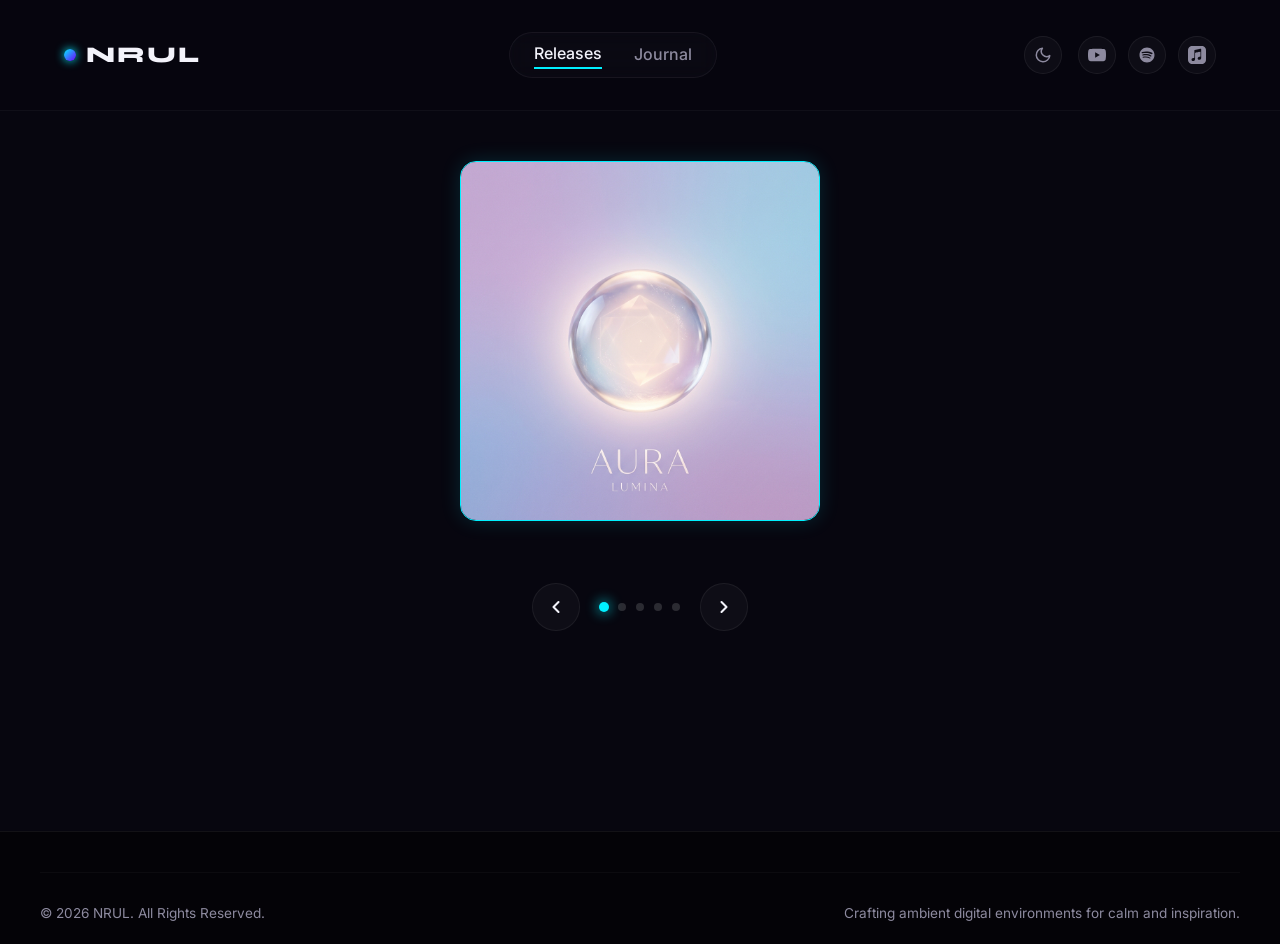
==== index.html @ 4a54e864 "Updated content via local Aura CMS" ====
<!DOCTYPE html>
<html lang="en">
<head>
    <meta charset="UTF-8">
    <meta name="viewport" content="width=device-width, initial-scale=1.0">
    <title>NRUL | Just Another </title>
    <meta name="description" content="A premium curation of instrumental vibes. From deep space ambient waves to chilled lofi beats. Crafted for creators, thinkers, and deep-focus seekers.">
    <meta name="keywords" content="ambient music, lofi chill, synthwave, acoustic, focus music, minimalist music player, gallery website, blog, NRUL">
    
    <!-- Google Fonts -->
    <link rel="preconnect" href="https://fonts.googleapis.com">
    <link rel="preconnect" href="https://fonts.gstatic.com" crossorigin>
    <link href="https://fonts.googleapis.com/css2?family=Inter:wght@300;400;500;600&family=Syne:wght@500;700;800&display=swap" rel="stylesheet">
    
    <!-- No-Flash Theme Script -->
    <script>
        (function() {
            const savedMode = localStorage.getItem('themeMode');
            const defaultMode = 'dark';
            const activeMode = savedMode || defaultMode || 'dark';
            if (activeMode === 'light') {
                document.documentElement.classList.add('light-mode');
            } else {
                document.documentElement.classList.remove('light-mode');
            }
        })();
    </script>
    <link rel="stylesheet" href="/style.css">
<script>window.__BASE__ = '';</script>
</head>
<body class="zenith-theme">
    <!-- Ambient Background Glows -->
    <div class="ambient-glow" id="glow-1"></div>
    <div class="ambient-glow" id="glow-2"></div>
 
    <!-- Header Navigation -->
    <div class="header-sticky-wrapper">
    <header class="header gallery-header">
        <a href="/index.html" class="logo" style="text-decoration: none;">
            <span class="logo-dot"></span>
            <span class="logo-text">NRUL</span>
        </a>
        <nav class="nav">
            <a href="/index.html" class="nav-link active-nav">Releases</a>
            <a href="/blog.html" class="nav-link">Journal</a>
        </nav>
        <div style="display: flex; align-items: center; gap: 16px; justify-content: flex-end; width: auto;">
            <button class="theme-toggle" id="btn-theme-toggle" aria-label="Toggle Dark/Light Mode">
                <svg class="icon-moon" width="18" height="18" viewBox="0 0 24 24" fill="none" stroke="currentColor" stroke-width="2" stroke-linecap="round" stroke-linejoin="round"><path d="M21 12.79A9 9 0 1 1 11.21 3 7 7 0 0 0 21 12.79z"></path></svg>
                <svg class="icon-sun" width="18" height="18" viewBox="0 0 24 24" fill="none" stroke="currentColor" stroke-width="2" stroke-linecap="round" stroke-linejoin="round"><circle cx="12" cy="12" r="5"></circle><line x1="12" y1="1" x2="12" y2="3"></line><line x1="12" y1="21" x2="12" y2="23"></line><line x1="4.22" y1="4.22" x2="5.64" y2="5.64"></line><line x1="18.36" y1="18.36" x2="19.78" y2="19.78"></line><line x1="1" y1="12" x2="3" y2="12"></line><line x1="21" y1="12" x2="23" y2="12"></line><line x1="4.22" y1="19.78" x2="5.64" y2="18.36"></line><line x1="18.36" y1="5.64" x2="19.78" y2="4.22"></line></svg>
            </button>
            <div class="header-socials">
                <a href="https://youtube.com" target="_blank" rel="noopener" class="header-social-link dsp-youtube" title="YouTube">
                    <svg viewBox="0 0 24 24"><path d="M23.498 6.163a3.003 3.003 0 0 0-2.11-2.11C19.517 3.545 12 3.545 12 3.545s-7.517 0-9.388.508a3.003 3.003 0 0 0-2.11 2.11C0 8.033 0 12 0 12s0 3.967.502 5.837a3.003 3.003 0 0 0 2.11 2.11c1.871.508 9.388.508 9.388.508s7.517 0 9.388-.508a3.003 3.003 0 0 0 2.11-2.11C24 15.967 24 12 24 12s0-3.967-.502-5.837zM9.545 15.568V8.432L15.818 12l-6.273 3.568z"/></svg>
                </a>
                <a href="https://open.spotify.com" target="_blank" rel="noopener" class="header-social-link dsp-spotify" title="Spotify">
                    <svg viewBox="0 0 24 24"><path d="M12 2C6.477 2 2 6.477 2 12s4.477 10 10 10 10-4.477 10-10S17.523 2 12 2zm4.586 14.424c-.18.295-.563.387-.857.207-2.377-1.454-5.37-1.783-8.892-1.007-.336.074-.67-.142-.744-.48-.074-.336.143-.67.48-.744 3.844-.88 7.143-.51 9.806 1.12.294.18.387.563.207.857zm1.225-2.72c-.226.367-.707.487-1.074.26-2.72-1.672-6.87-2.157-10.08-1.182-.413.125-.85-.107-.975-.52-.125-.413.107-.85.52-.975 3.66-1.11 8.224-.563 11.35 1.36.366.226.486.707.26 1.074zm.106-2.833C14.992 8.98 9.333 8.794 6.05 9.79c-.506.153-1.04-.137-1.193-.646-.152-.507.137-1.04.646-1.193 3.76-1.143 10.007-.93 13.43 1.103.456.27.604.862.333 1.32-.27.455-.86.604-1.32.332z"/></svg>
                </a>
                <a href="https://music.apple.com" target="_blank" rel="noopener" class="header-social-link dsp-apple" title="Apple Music">
                    <svg viewBox="0 0 16 16"><path fill-rule="evenodd" d="m10.995 0 .573.001q.241 0 .483.007c.35.01.705.03 1.051.093.352.063.68.166.999.329a3.36 3.36 0 0 1 1.47 1.468c.162.32.265.648.328 1 .063.347.084.7.093 1.051q.007.241.007.483l.001.573v5.99l-.001.573q0 .241-.008.483c-.01.35-.03.704-.092 1.05a3.5 3.5 0 0 1-.33 1 3.36 3.36 0 0 1-1.468 1.468 3.5 3.5 0 0 1-1 .33 7 7 0 0 1-1.05.092q-.241.007-.483.008l-.573.001h-5.99l-.573-.001q-.241 0-.483-.008a7 7 0 0 1-1.052-.092 3.6 3.6 0 0 1-.998-.33 3.36 3.36 0 0 1-1.47-1.468 3.6 3.6 0 0 1-.328-1 7 7 0 0 1-.093-1.05Q.002 11.81 0 11.568V5.005l.001-.573q0-.241.007-.483c.01-.35.03-.704.093-1.05a3.6 3.6 0 0 1 .329-1A3.36 3.36 0 0 1 1.9.431 3.5 3.5 0 0 1 2.896.1 7 7 0 0 1 3.95.008Q4.19.002 4.432 0h.573zm-.107 2.518-4.756.959H6.13a.66.66 0 0 0-.296.133.5.5 0 0 0-.16.31c-.004.027-.01.08-.01.16v5.952c0 .14-.012.275-.106.39-.095.115-.21.15-.347.177l-.31.063c-.393.08-.65.133-.881.223a1.4 1.4 0 0 0-.519.333 1.25 1.25 0 0 0-.332.995c.031.297.166.582.395.792.156.142.35.25.578.296.236.047.49.031.858-.043.196-.04.38-.102.555-.205a1.4 1.4 0 0 0 .438-.405 1.5 1.5 0 0 0 .233-.55c.042-.202.052-.386.052-.588V6.347c0-.276.08-.35.302-.404.024-.005 3.954-.797 4.138-.833.257-.049.378.025.378.294v3.524c0 .14-.001.28-.096.396-.094.115-.211.15-.348.178l-.31.062c-.393.08-.649.133-.88.223a1.4 1.4 0 0 0-.52.334 1.26 1.26 0 0 0-.34.994c.03.297.174.582.404.792a1.2 1.2 0 0 0 .577.294c.237.048.49.03.858-.044.197-.04.381-.098.556-.202a1.4 1.4 0 0 0 .438-.405q.173-.252.233-.549a2.7 2.7 0 0 0 .044-.589V2.865c0-.273-.143-.443-.4-.42-.04.003-.383.064-.424.073"/></svg>
                </a>
            </div>
        </div>
    </header>
    </div>

    <!-- Main Grid Content -->
    <main class="gallery-container-grid">
        <div class="track-grid gallery-grid layout-slider">
            
                <div class="track-card glass-card active-track" data-index="0" id="track-0">
                    <div class="track-card-art">
                        <img src="/assets/lofi_chill.png" alt="Silent Whispers Cover">
                        <div class="track-card-hover">
                            <svg width="24" height="24" viewBox="0 0 24 24" fill="currentColor"><polygon points="8 5 19 12 8 19 8 5"></polygon></svg>
                        </div>
                    </div>
                    <div class="track-card-body">
                        <div class="track-card-meta">
                            <span class="track-num">01</span>
                            <span class="track-badge badge-lofi">LO-FI</span>
                        </div>
                        <h4 class="track-card-title">Silent Whispers</h4>
                        <p class="track-card-desc">Lofi & Chillout Vibe</p>
                        <span class="track-card-date" style="font-size:0.75rem; color:var(--color-text-muted); margin-top:2px;">Released: 2026-06-14</span>
                    </div>
                </div>
                <div class="track-card glass-card " data-index="1" id="track-1">
                    <div class="track-card-art">
                        <img src="/assets/neon_sunset.png" alt="Neon Pulse Cover">
                        <div class="track-card-hover">
                            <svg width="24" height="24" viewBox="0 0 24 24" fill="currentColor"><polygon points="8 5 19 12 8 19 8 5"></polygon></svg>
                        </div>
                    </div>
                    <div class="track-card-body">
                        <div class="track-card-meta">
                            <span class="track-num">02</span>
                            <span class="track-badge badge-synth">SYNTHWAVE</span>
                        </div>
                        <h4 class="track-card-title">Neon Pulse</h4>
                        <p class="track-card-desc">Synthwave / Retrowave Drive</p>
                        <span class="track-card-date" style="font-size:0.75rem; color:var(--color-text-muted); margin-top:2px;">Released: 2026-06-08</span>
                    </div>
                </div>
                <div class="track-card glass-card " data-index="2" id="track-2">
                    <div class="track-card-art">
                        <img src="/assets/cosmic_ambient.png" alt="Ethereal Drift Cover">
                        <div class="track-card-hover">
                            <svg width="24" height="24" viewBox="0 0 24 24" fill="currentColor"><polygon points="8 5 19 12 8 19 8 5"></polygon></svg>
                        </div>
                    </div>
                    <div class="track-card-body">
                        <div class="track-card-meta">
                            <span class="track-num">03</span>
                            <span class="track-badge badge-ambient">AMBIENT</span>
                        </div>
                        <h4 class="track-card-title">Ethereal Drift</h4>
                        <p class="track-card-desc">Cosmic Ambient & Pads</p>
                        <span class="track-card-date" style="font-size:0.75rem; color:var(--color-text-muted); margin-top:2px;">Released: 2026-05-20</span>
                    </div>
                </div>
                <div class="track-card glass-card " data-index="3" id="track-3">
                    <div class="track-card-art">
                        <img src="/assets/acoustic_dreams.png" alt="Acoustic Path Cover">
                        <div class="track-card-hover">
                            <svg width="24" height="24" viewBox="0 0 24 24" fill="currentColor"><polygon points="8 5 19 12 8 19 8 5"></polygon></svg>
                        </div>
                    </div>
                    <div class="track-card-body">
                        <div class="track-card-meta">
                            <span class="track-num">04</span>
                            <span class="track-badge badge-acoustic">ACOUSTIC</span>
                        </div>
                        <h4 class="track-card-title">Acoustic Path</h4>
                        <p class="track-card-desc">Warm Instrumental Folk Guitar</p>
                        <span class="track-card-date" style="font-size:0.75rem; color:var(--color-text-muted); margin-top:2px;">Released: 2026-04-12</span>
                    </div>
                </div>
                <div class="track-card glass-card " data-index="4" id="track-4">
                    <div class="track-card-art">
                        <img src="/assets/cover_1781437771486_kalahdariyangtiada.jpg" alt="Losing to Nothing Cover">
                        <div class="track-card-hover">
                            <svg width="24" height="24" viewBox="0 0 24 24" fill="currentColor"><polygon points="8 5 19 12 8 19 8 5"></polygon></svg>
                        </div>
                    </div>
                    <div class="track-card-body">
                        <div class="track-card-meta">
                            <span class="track-num">05</span>
                            <span class="track-badge badge-lofi">POP</span>
                        </div>
                        <h4 class="track-card-title">Losing to Nothing</h4>
                        <p class="track-card-desc">NRUL</p>
                        <span class="track-card-date" style="font-size:0.75rem; color:var(--color-text-muted); margin-top:2px;">Released: 2026-05-23</span>
                    </div>
                </div>
        </div>
        
        <div class="slider-controls-wrapper layout-slider-controls" style="margin-bottom: 40px;">
            <button class="slider-control-btn btn-prev-slide" aria-label="Previous Release">
                <svg width="24" height="24" viewBox="0 0 24 24" fill="none" stroke="currentColor" stroke-width="2.5" stroke-linecap="round" stroke-linejoin="round"><polyline points="15 18 9 12 15 6"></polyline></svg>
            </button>
            <div class="slider-dots-container"></div>
            <button class="slider-control-btn btn-next-slide" aria-label="Next Release">
                <svg width="24" height="24" viewBox="0 0 24 24" fill="none" stroke="currentColor" stroke-width="2.5" stroke-linecap="round" stroke-linejoin="round"><polyline points="9 18 15 12 9 6"></polyline></svg>
            </button>
        </div>
    </main>

    <!-- Lightbox Player Overlay -->
    <div id="player-lightbox" class="lightbox-backdrop">
        <div class="lightbox-content glass-card player-container">
            <!-- Visualizer Canvas -->
            <canvas id="visualizer" class="player-visualizer"></canvas>
            
            <button class="lightbox-close" id="btn-close-lightbox" aria-label="Close Player">&times;</button>
            
            <div class="player-inner">
                <!-- Album Cover Display -->
                <div class="album-art-wrap">
                    <img id="player-cover" src="/assets/lofi_chill.png" alt="Aura Resonance Cover" class="player-cover">
                    <div class="play-state-indicator">
                        <span class="pulse-ring"></span>
                    </div>
                </div>
                
                <!-- Track Information -->
                <div class="track-info">
                    <h3 id="player-title" class="player-title">Silent Whispers</h3>
                    <p id="player-artist" class="player-artist">Lofi & Chillout Vibe</p>
                    <div style="display: flex; gap: 8px; align-items: center; margin-top: 4px;">
                        <div id="player-genre-badge" class="genre-badge badge-lofi">LO-FI</div>
                        <div id="player-category-badge" class="genre-badge" style="background: rgba(255, 255, 255, 0.05); color: var(--color-text-main); border: 1px solid var(--glass-border);">EP</div>
                    </div>
                    
                    <!-- Song List for EP/Album -->
                    <div class="player-song-list" id="player-song-list" style="display: none;">
                        
                    <div class="song-item song-item-active" data-song-idx="0" style="cursor:pointer;">
                        <span><span class="song-item-number">01</span><span class="song-item-title">Silent Whispers</span></span>
                        <span class="song-item-artist">Lofi Chill</span>
                    </div>
                    <div class="song-item" data-song-idx="1" style="cursor:pointer;">
                        <span><span class="song-item-number">02</span><span class="song-item-title">Coffee Morning</span></span>
                        <span class="song-item-artist">Lofi Chill</span>
                    </div>
                    <div class="song-item" data-song-idx="2" style="cursor:pointer;">
                        <span><span class="song-item-number">03</span><span class="song-item-title">Dreamy Keys</span></span>
                        <span class="song-item-artist">Lofi Chill</span>
                    </div>
                    </div>
                    
                    <!-- Dynamic Streaming DSP Links -->
                    <div class="dsp-links" id="player-dsp-links"></div>
                </div>
                
                <!-- Playback Controls -->
                <div class="player-controls">
                    <!-- Progress Slider -->
                    <div class="progress-container">
                        <span id="time-current" class="time-display">0:00</span>
                        <div class="progress-bar-wrap" id="progress-bar-wrap">
                            <div class="progress-bar-bg"></div>
                            <div class="progress-bar-fill" id="progress-bar-fill"></div>
                            <div class="progress-handle" id="progress-handle"></div>
                        </div>
                        <span id="time-duration" class="time-display">0:00</span>
                    </div>
                    
                    <!-- Control Buttons -->
                    <div class="btn-group">
                        <button id="btn-shuffle" class="btn-ctrl" aria-label="Shuffle">
                            <svg width="20" height="20" viewBox="0 0 24 24" fill="none" stroke="currentColor" stroke-width="2" stroke-linecap="round" stroke-linejoin="round"><polyline points="16 3 21 3 21 8"></polyline><line x1="4" y1="20" x2="21" y2="3"></line><polyline points="21 16 21 21 16 21"></polyline><line x1="15" y1="15" x2="21" y2="21"></line><line x1="4" y1="4" x2="9" y2="9"></line></svg>
                        </button>
                        <button id="btn-prev" class="btn-ctrl" aria-label="Previous Track">
                            <svg width="24" height="24" viewBox="0 0 24 24" fill="none" stroke="currentColor" stroke-width="2" stroke-linecap="round" stroke-linejoin="round"><polygon points="19 20 9 12 19 4 19 20"></polygon><line x1="5" y1="19" x2="5" y2="5"></line></svg>
                        </button>
                        <button id="btn-play-pause" class="btn-ctrl btn-play" aria-label="Play/Pause">
                            <svg id="play-icon" width="28" height="28" viewBox="0 0 24 24" fill="none" stroke="currentColor" stroke-width="2" stroke-linecap="round" stroke-linejoin="round"><polygon points="5 3 19 12 5 21 5 3"></polygon></svg>
                            <svg id="pause-icon" class="hidden" width="28" height="28" viewBox="0 0 24 24" fill="none" stroke="currentColor" stroke-width="2" stroke-linecap="round" stroke-linejoin="round"><rect x="6" y="4" width="4" height="16"></rect><rect x="14" y="4" width="4" height="16"></rect></svg>
                        </button>
                        <button id="btn-next" class="btn-ctrl" aria-label="Next Track">
                            <svg width="24" height="24" viewBox="0 0 24 24" fill="none" stroke="currentColor" stroke-width="2" stroke-linecap="round" stroke-linejoin="round"><polygon points="5 4 15 12 5 20 5 4"></polygon><line x1="19" y1="5" x2="19" y2="19"></line></svg>
                        </button>
                        <button id="btn-repeat" class="btn-ctrl" aria-label="Repeat">
                            <svg width="20" height="20" viewBox="0 0 24 24" fill="none" stroke="currentColor" stroke-width="2" stroke-linecap="round" stroke-linejoin="round"><polyline points="17 1 21 5 17 9"></polyline><path d="M3 11V9a4 4 0 0 1 4-4h14"></path><polyline points="7 23 3 19 7 15"></polyline><path d="M21 13v2a4 4 0 0 1-4 4H3"></path></svg>
                        </button>
                    </div>
                    
                    <!-- Volume Control -->
                    <div class="volume-container">
                        <button id="btn-mute" class="btn-volume" aria-label="Mute/Unmute">
                            <svg id="volume-icon" width="18" height="18" viewBox="0 0 24 24" fill="none" stroke="currentColor" stroke-width="2" stroke-linecap="round" stroke-linejoin="round"><polygon points="11 5 6 9 2 9 2 15 6 15 11 19 11 5"></polygon><path d="M19.07 4.93a10 10 0 0 1 0 14.14M15.54 8.46a5 5 0 0 1 0 7.07"></path></svg>
                        </button>
                        <div class="volume-slider-wrap" id="volume-slider-wrap">
                            <div class="volume-bar-bg"></div>
                            <div class="volume-bar-fill" id="volume-bar-fill"></div>
                            <div class="volume-handle" id="volume-handle"></div>
                        </div>
                    </div>
                </div>
            </div>
        </div>
    </div>

    <!-- Floating Now Playing Indicator -->
    <div id="floating-player-indicator" class="floating-indicator hidden">
        <img id="floating-cover-preview" class="floating-cover-preview" src="" alt="Cover">
        <div class="floating-info-wrap">
            <span class="floating-text" id="floating-track-info">Now Playing</span>
        </div>
        <div class="floating-controls">
            <button id="btn-floating-prev" class="floating-btn" aria-label="Previous">
                <svg width="14" height="14" viewBox="0 0 24 24" fill="none" stroke="currentColor" stroke-width="2" stroke-linecap="round" stroke-linejoin="round"><polygon points="19 20 9 12 19 4 19 20"></polygon><line x1="5" y1="19" x2="5" y2="5"></line></svg>
            </button>
            <button id="btn-floating-play-pause" class="floating-btn" aria-label="Play/Pause">
                <svg id="floating-play-icon" width="16" height="16" viewBox="0 0 24 24" fill="none" stroke="currentColor" stroke-width="2" stroke-linecap="round" stroke-linejoin="round"><polygon points="5 3 19 12 5 21 5 3"></polygon></svg>
                <svg id="floating-pause-icon" class="hidden" width="16" height="16" viewBox="0 0 24 24" fill="none" stroke="currentColor" stroke-width="2" stroke-linecap="round" stroke-linejoin="round"><rect x="6" y="4" width="4" height="16"></rect><rect x="14" y="4" width="4" height="16"></rect></svg>
            </button>
            <button id="btn-floating-next" class="floating-btn" aria-label="Next">
                <svg width="14" height="14" viewBox="0 0 24 24" fill="none" stroke="currentColor" stroke-width="2" stroke-linecap="round" stroke-linejoin="round"><polygon points="5 4 15 12 5 20 5 4"></polygon><line x1="19" y1="5" x2="19" y2="19"></line></svg>
            </button>
        </div>
        <div class="music-wave-bars">
            <span class="music-wave-bar bar-1"></span>
            <span class="music-wave-bar bar-2"></span>
            <span class="music-wave-bar bar-3"></span>
        </div>
    </div>
 
    <!-- Footer -->
    <footer class="footer gallery-footer" style="padding: 40px 24px 20px; border-top: 1px solid var(--glass-border); background: var(--bg-darker); margin-top: 60px;">
        <div class="footer-bottom" style="display: flex; justify-content: space-between; align-items: center; max-width: var(--container-width); margin: 0 auto; flex-wrap: wrap; gap: 16px;">
            <p style="color: var(--color-text-muted); font-size: 0.85rem; margin: 0;">© 2026 NRUL. All Rights Reserved.</p>
            <p class="footer-desc" style="color: var(--color-text-muted); font-size: 0.85rem; margin: 0;">Crafting ambient digital environments for calm and inspiration.</p>
        </div>
    </footer>
 
    <!-- Success Modal (unused on this minimalist home page but kept for schema consistency) -->
    <div id="modal-success" class="modal">
        <div class="modal-content glass-card">
            <button class="modal-close" id="modal-close">&times;</button>
            <h3>Welcome to NRUL</h3>
            <p>Success</p>
            <button class="btn btn-primary" id="btn-modal-ok">Okay</button>
        </div>
    </div>
 
    <!-- Data Injection for app.js -->
    <script>
        // Track list injected dynamically by the site builder compilation
        const trackList = [{"title":"Silent Whispers","artist":"Lofi & Chillout Vibe","url":"assets/silent_whispers.mp3","cover":"assets/lofi_chill.png","genre":"LO-FI","badgeClass":"badge-lofi","category":"EP","releaseDate":"2026-06-14","songs":[{"title":"Silent Whispers","artist":"Lofi Chill","url":"assets/silent_whispers.mp3"},{"title":"Coffee Morning","artist":"Lofi Chill","url":""},{"title":"Dreamy Keys","artist":"Lofi Chill","url":""}],"spotify":"https://open.spotify.com","youtube":"https://youtube.com","apple":"https://music.apple.com","theme":{"accent1":"#00f0ff","accent2":"#7000ff","glow1":"rgba(0, 240, 255, 0.15)","glow2":"rgba(112, 0, 255, 0.15)"}},{"title":"Neon Pulse","artist":"Synthwave / Retrowave Drive","url":"assets/neon_pulse.mp3","cover":"assets/neon_sunset.png","genre":"SYNTHWAVE","badgeClass":"badge-synth","category":"Single","releaseDate":"2026-06-08","songs":[{"title":"Neon Pulse","artist":"Synthwave","url":"assets/neon_pulse.mp3"}],"spotify":"https://open.spotify.com","youtube":"https://youtube.com","apple":"https://music.apple.com","theme":{"accent1":"#ff007f","accent2":"#00f0ff","glow1":"rgba(255, 0, 127, 0.15)","glow2":"rgba(0, 240, 255, 0.15)"}},{"title":"Ethereal Drift","artist":"Cosmic Ambient & Pads","url":"assets/ethereal_drift.mp3","cover":"assets/cosmic_ambient.png","genre":"AMBIENT","badgeClass":"badge-ambient","category":"Album","releaseDate":"2026-05-20","songs":[{"title":"Starship Voyage","artist":"Cosmic Ambient","url":"assets/ethereal_drift.mp3"},{"title":"Nebulae Nebula","artist":"Cosmic Ambient","url":""},{"title":"Ethereal Drift","artist":"Cosmic Ambient","url":""},{"title":"Space Wind","artist":"Cosmic Ambient","url":""}],"spotify":"https://open.spotify.com","youtube":"https://youtube.com","apple":"https://music.apple.com","theme":{"accent1":"#00f0ff","accent2":"#7000ff","glow1":"rgba(0, 240, 255, 0.15)","glow2":"rgba(112, 0, 255, 0.15)"}},{"title":"Acoustic Path","artist":"Warm Instrumental Folk Guitar","url":"assets/acoustic_path.mp3","cover":"assets/acoustic_dreams.png","genre":"ACOUSTIC","badgeClass":"badge-acoustic","category":"EP","releaseDate":"2026-04-12","songs":[{"title":"Acoustic Path","artist":"Folk Guitar","url":"assets/acoustic_path.mp3"},{"title":"River Flow","artist":"Folk Guitar","url":""},{"title":"Forest Trail","artist":"Folk Guitar","url":""}],"spotify":"https://open.spotify.com","youtube":"https://youtube.com","apple":"https://music.apple.com","theme":{"accent1":"#ffaa00","accent2":"#22c55e","glow1":"rgba(255, 170, 0, 0.15)","glow2":"rgba(34, 197, 94, 0.15)"}},{"title":"Losing to Nothing","artist":"NRUL","url":"https://p.scdn.co/mp3-preview/105b73a8a2cdf7a8e281c7ddd2035a4341d12a59","cover":"assets/cover_1781437771486_kalahdariyangtiada.jpg","genre":"POP","badgeClass":"badge-lofi","category":"Single","releaseDate":"2026-05-23","songs":[],"spotify":"","youtube":"","apple":"","theme":{"accent1":"#8a2be2","accent2":"#ff007f","glow1":"rgba(138, 43, 226, 0.15)","glow2":"rgba(255, 0, 127, 0.15)"}}];
    </script>
 
    <!-- Main JavaScript Logic -->
    <script src="/app.js"></script>
</body>
</html>
---- style.css ----
/* Aura: Resonance Design System & Stylesheet */

/* --- Custom Variables & Theme Base --- */
:root {
    /* Fonts */
    --font-primary: 'Inter', sans-serif;
    --font-display: 'Syne', sans-serif;

    /* Base Colors (Deep Space Dark Theme) */
    --bg-color: #07060f;
    --bg-darker: #040307;
    --color-text-main: #f3f3fb;
    --color-text-muted: #8d8a9f;
    
    /* Dynamic Accent Colors (Default: Cyan/Blue Theme) */
    --accent-1: #00f0ff;      /* Cyan */
    --accent-2: #7000ff;      /* Indigo/Purple */
    --accent-glow-1: rgba(0, 240, 255, 0.15);
    --accent-glow-2: rgba(112, 0, 255, 0.15);
    
    /* Glassmorphism Styles */
    --glass-bg: rgba(255, 255, 255, 0.025);
    --glass-border: rgba(255, 255, 255, 0.06);
    --glass-shadow: rgba(0, 0, 0, 0.5);
    --glass-blur: blur(20px);
    
    /* Layout Variables */
    --container-width: 1200px;
    --border-radius-lg: 24px;
    --border-radius-md: 16px;
    --border-radius-sm: 8px;
    
    /* Transitions */
    --transition-fast: 0.2s ease;
    --transition-smooth: 0.4s cubic-bezier(0.16, 1, 0.3, 1);
    --transition-glow: 0.8s cubic-bezier(0.16, 1, 0.3, 1);
}

/* --- Base Reset & Setup --- */
* {
    margin: 0;
    padding: 0;
    box-sizing: border-box;
}

html {
    scroll-behavior: smooth;
    font-size: 16px;
    background-color: var(--bg-color);
    color: var(--color-text-main);
    font-family: var(--font-primary);
    overflow-x: hidden;
}

body {
    min-height: 100vh;
    display: flex;
    flex-direction: column;
    position: relative;
    overflow-x: hidden;
    line-height: 1.6;
}

/* --- Ambient Glow System --- */
.ambient-glow {
    position: fixed;
    border-radius: 50%;
    filter: blur(140px);
    z-index: -1;
    pointer-events: none;
    transition: background-color var(--transition-glow), transform var(--transition-glow);
}

#glow-1 {
    width: 50vw;
    height: 50vw;
    top: -10vw;
    right: -10vw;
    background-color: var(--accent-1);
    opacity: 0.35;
    animation: floatGlow1 25s infinite alternate ease-in-out;
}

#glow-2 {
    width: 60vw;
    height: 60vw;
    bottom: -20vw;
    left: -20vw;
    background-color: var(--accent-2);
    opacity: 0.25;
    animation: floatGlow2 30s infinite alternate ease-in-out;
}

@keyframes floatGlow1 {
    0% { transform: translate(0, 0) scale(1); }
    100% { transform: translate(-8%, 8%) scale(1.15); }
}

@keyframes floatGlow2 {
    0% { transform: translate(0, 0) scale(1); }
    100% { transform: translate(8%, -8%) scale(1.1); }
}

/* --- Typography Utilities --- */
.gradient-text {
    background: linear-gradient(135deg, var(--color-text-main) 10%, var(--accent-2) 60%, var(--accent-1) 100%);
    -webkit-background-clip: text;
    -webkit-text-fill-color: transparent;
    background-clip: text;
}

.text-center { text-align: center; }
.max-width-center {
    max-width: 600px;
    margin-left: auto;
    margin-right: auto;
}

/* --- Scroll-Reveal Class --- */
.reveal {
    opacity: 0;
    transform: translateY(30px);
    transition: opacity 0.8s cubic-bezier(0.16, 1, 0.3, 1), transform 0.8s cubic-bezier(0.16, 1, 0.3, 1);
}

.reveal.active {
    opacity: 1;
    transform: translateY(0);
}

/* --- Reusable Components (Glassmorphism, Buttons, Badges) --- */
.glass-card {
    background: var(--glass-bg);
    border: 1px solid var(--glass-border);
    backdrop-filter: var(--glass-blur);
    -webkit-backdrop-filter: var(--glass-blur);
    border-radius: var(--border-radius-lg);
    box-shadow: 0 8px 32px 0 var(--glass-shadow);
    transition: border-color var(--transition-fast), box-shadow var(--transition-fast), background var(--transition-smooth);
}

.btn {
    display: inline-flex;
    align-items: center;
    justify-content: center;
    gap: 8px;
    padding: 12px 28px;
    border-radius: 40px;
    font-family: var(--font-primary);
    font-weight: 500;
    font-size: 0.95rem;
    text-decoration: none;
    cursor: pointer;
    transition: all var(--transition-fast);
    border: none;
}

.btn-primary {
    background: linear-gradient(135deg, var(--accent-1), var(--accent-2));
    color: #fff;
    box-shadow: 0 8px 24px 0 var(--accent-glow-1);
}

.btn-primary:hover {
    transform: translateY(-2px);
    box-shadow: 0 12px 28px 0 var(--accent-glow-1), 0 0 16px 0 rgba(255, 255, 255, 0.2);
}

.btn-secondary {
    background: rgba(255, 255, 255, 0.08);
    color: var(--color-text-main);
    border: 1px solid rgba(255, 255, 255, 0.1);
}

.btn-secondary:hover {
    background: rgba(255, 255, 255, 0.15);
    border-color: rgba(255, 255, 255, 0.2);
    transform: translateY(-2px);
}

.btn-outline {
    background: transparent;
    color: var(--color-text-main);
    border: 1px solid var(--glass-border);
}

.btn-outline:hover {
    background: rgba(255, 255, 255, 0.05);
    border-color: var(--color-text-muted);
    transform: translateY(-2px);
}

.genre-badge {
    display: inline-block;
    padding: 4px 10px;
    border-radius: 20px;
    font-size: 0.7rem;
    font-weight: 600;
    letter-spacing: 1px;
    text-transform: uppercase;
}

.badge-lofi {
    background: rgba(138, 43, 226, 0.15);
    color: #c084fc;
    border: 1px solid rgba(138, 43, 226, 0.3);
}

.badge-synth {
    background: rgba(255, 0, 127, 0.15);
    color: #f472b6;
    border: 1px solid rgba(255, 0, 127, 0.3);
}

.badge-ambient {
    background: rgba(6, 182, 212, 0.15);
    color: #22d3ee;
    border: 1px solid rgba(6, 182, 212, 0.3);
}

.badge-acoustic {
    background: rgba(234, 179, 8, 0.15);
    color: #fef08a;
    border: 1px solid rgba(234, 179, 8, 0.3);
}

/* --- Header & Navigation --- */
.header {
    width: 100%;
    max-width: var(--container-width);
    margin: 0 auto;
    padding: 24px;
    display: flex;
    align-items: center;
    justify-content: space-between;
    z-index: 100;
}

/* Sticky wrapper that sticks to the top */
.header-sticky-wrapper {
    position: sticky;
    top: 0;
    z-index: 500;
    background: rgba(7, 6, 15, 0.75);
    backdrop-filter: blur(20px);
    -webkit-backdrop-filter: blur(20px);
    border-bottom: 1px solid rgba(255, 255, 255, 0.04);
    transition: background var(--transition-smooth);
}

html.light-mode .header-sticky-wrapper {
    background: rgba(247, 246, 250, 0.82);
    border-bottom: 1px solid rgba(0, 0, 0, 0.06);
}

.logo {
    display: flex;
    align-items: center;
    gap: 10px;
    cursor: pointer;
}

.logo-dot {
    width: 12px;
    height: 12px;
    border-radius: 50%;
    background: linear-gradient(135deg, var(--accent-1), var(--accent-2));
    box-shadow: 0 0 10px 0 var(--accent-1);
    transition: background var(--transition-glow), box-shadow var(--transition-glow);
}

.logo-text {
    font-family: var(--font-display);
    font-weight: 800;
    font-size: 1.4rem;
    letter-spacing: 2px;
    color: var(--color-text-main);
}

.nav {
    display: flex;
    align-items: center;
    gap: 32px;
    background: rgba(255, 255, 255, 0.02);
    border: 1px solid rgba(255, 255, 255, 0.05);
    padding: 8px 24px;
    border-radius: 30px;
    backdrop-filter: blur(10px);
}

.nav-link {
    color: var(--color-text-muted);
    text-decoration: none;
    font-size: 0.9rem;
    font-weight: 500;
    transition: color var(--transition-fast);
}

.nav-link:hover {
    color: var(--color-text-main);
}

/* --- Hero Section --- */
.hero {
    width: 100%;
    max-width: var(--container-width);
    margin: 0 auto;
    padding: 80px 24px 60px;
    display: grid;
    grid-template-columns: 1.1fr 0.9fr;
    align-items: center;
    gap: 48px;
    min-height: 70vh;
}

.hero-content {
    display: flex;
    flex-direction: column;
    gap: 24px;
}

.tagline {
    font-size: 0.85rem;
    font-weight: 600;
    letter-spacing: 3px;
    text-transform: uppercase;
    color: var(--accent-2);
    transition: color var(--transition-glow);
}

.hero-title {
    font-family: var(--font-display);
    font-size: 4.2rem;
    font-weight: 800;
    line-height: 1.1;
    letter-spacing: -1px;
}

.hero-desc {
    font-size: 1.1rem;
    color: var(--color-text-muted);
    max-width: 520px;
}

.hero-ctas {
    display: flex;
    gap: 16px;
    margin-top: 10px;
}

/* Hero Visual Sound Ring */
.hero-visual {
    display: flex;
    align-items: center;
    justify-content: center;
    position: relative;
    height: 400px;
}

.sound-ring {
    width: 280px;
    height: 280px;
    position: relative;
    display: flex;
    align-items: center;
    justify-content: center;
}

.ring-core {
    width: 80px;
    height: 80px;
    border-radius: 50%;
    background: linear-gradient(135deg, var(--accent-1), var(--accent-2));
    box-shadow: 0 0 40px 0 var(--accent-glow-1);
    z-index: 2;
    transition: background var(--transition-glow), box-shadow var(--transition-glow);
}

.ring-wave {
    position: absolute;
    width: 100%;
    height: 100%;
    border-radius: 50%;
    border: 2px solid rgba(255, 255, 255, 0.05);
    animation: ringPulse 6s infinite linear;
}

.wave-1 {
    animation-delay: 0s;
    border-color: rgba(138, 43, 226, 0.1);
}
.wave-2 {
    animation-delay: 2s;
    border-color: rgba(255, 0, 127, 0.1);
}
.wave-3 {
    animation-delay: 4s;
    border-color: rgba(255, 255, 255, 0.05);
}

@keyframes ringPulse {
    0% {
        transform: scale(0.3);
        opacity: 0.8;
    }
    100% {
        transform: scale(1.3);
        opacity: 0;
        border-color: var(--accent-2);
        box-shadow: inset 0 0 20px 0 var(--accent-glow-2);
    }
}

/* --- Section Dividers --- */
.section-title-wrap {
    text-align: left;
    margin-bottom: 40px;
    width: 100%;
    max-width: var(--container-width);
    margin-left: auto;
    margin-right: auto;
    padding: 0 24px;
}

.section-title-wrap.text-center {
    text-align: center;
}

.section-subtitle {
    font-size: 0.8rem;
    font-weight: 600;
    letter-spacing: 3px;
    text-transform: uppercase;
    color: var(--accent-1);
    margin-bottom: 12px;
    display: inline-block;
    transition: color var(--transition-glow);
}

.section-title {
    font-family: var(--font-display);
    font-size: 2.5rem;
    font-weight: 700;
    letter-spacing: -0.5px;
}

.section-desc {
    color: var(--color-text-muted);
    font-size: 1rem;
    margin-top: 16px;
}

/* --- Player & Visualizer Section --- */
.player-section {
    padding: 80px 24px;
    width: 100%;
    max-width: var(--container-width);
    margin: 0 auto;
}

.player-container {
    max-width: 800px;
    margin: 0 auto;
    position: relative;
    overflow: hidden;
    padding: 40px;
    z-index: 10;
}

/* Behind contents Canvas */
.player-visualizer {
    position: absolute;
    top: 0;
    left: 0;
    width: 100%;
    height: 100%;
    z-index: 1;
    pointer-events: none;
    opacity: 0.3;
}

.player-inner {
    position: relative;
    z-index: 2;
    display: grid;
    grid-template-columns: 240px 1fr;
    gap: 40px;
    align-items: center;
}

/* Album Art Wrapper */
.album-art-wrap {
    width: 240px;
    height: 240px;
    border-radius: var(--border-radius-md);
    overflow: hidden;
    position: relative;
    box-shadow: 0 16px 32px rgba(0, 0, 0, 0.4);
    border: 1px solid rgba(255, 255, 255, 0.1);
    transition: border-radius var(--transition-smooth), border var(--transition-smooth), box-shadow var(--transition-smooth);
}

.player-cover {
    width: 100%;
    height: 100%;
    object-fit: cover;
    transition: transform 12s linear;
}

/* Rotating Album Art when Playing - Vinyl Disc Effect */
.playing .album-art-wrap {
    border-radius: 50% !important;
    animation: rotateArt 16s infinite linear;
    border: 6px solid #12111a !important; /* dark vinyl outer rim */
    box-shadow: 0 16px 40px rgba(0, 0, 0, 0.7), 0 0 0 10px rgba(255, 255, 255, 0.03);
}

/* Vinyl center hole */
.album-art-wrap::after {
    content: '';
    position: absolute;
    top: 50%;
    left: 50%;
    transform: translate(-50%, -50%);
    width: 20px;
    height: 20px;
    background: #07060f; /* Match dark theme bg */
    border-radius: 50%;
    border: 3px solid rgba(0, 0, 0, 0.6);
    box-shadow: inset 0 0 6px rgba(0, 0, 0, 0.9);
    opacity: 0;
    transition: opacity var(--transition-smooth);
    z-index: 10;
}

.playing .album-art-wrap::after {
    opacity: 1;
}

html.light-mode .album-art-wrap::after {
    background: #f7f6fa; /* Match light theme bg */
}

@keyframes rotateArt {
    0% { transform: rotate(0deg); }
    100% { transform: rotate(360deg); }
}

.play-state-indicator {
    position: absolute;
    top: 12px;
    right: 12px;
    width: 10px;
    height: 10px;
    border-radius: 50%;
    background: #10b981; /* green active */
    opacity: 0;
    transition: opacity var(--transition-fast);
}

.playing .play-state-indicator {
    opacity: 1;
}

.pulse-ring {
    position: absolute;
    top: -5px;
    left: -5px;
    width: 20px;
    height: 20px;
    border-radius: 50%;
    border: 1px solid #10b981;
    animation: greenPulse 2s infinite ease-out;
}

@keyframes greenPulse {
    0% { transform: scale(0.5); opacity: 1; }
    100% { transform: scale(1.6); opacity: 0; }
}

/* Track Info */
.track-info {
    display: flex;
    flex-direction: column;
    align-items: flex-start;
    gap: 8px;
    margin-bottom: 20px;
}

.player-title {
    font-family: var(--font-display);
    font-size: 2rem;
    font-weight: 700;
    letter-spacing: -0.5px;
}

.player-artist {
    color: var(--color-text-muted);
    font-size: 1rem;
    font-weight: 400;
}

/* Player Controls & Volume */
.player-controls {
    display: flex;
    flex-direction: column;
    gap: 24px;
}

/* Progress Slider Container */
.progress-container {
    display: flex;
    align-items: center;
    gap: 16px;
    width: 100%;
}

.time-display {
    font-size: 0.8rem;
    font-family: monospace;
    color: var(--color-text-muted);
    width: 40px;
}

#time-duration {
    text-align: right;
}

.progress-bar-wrap {
    flex-grow: 1;
    height: 6px;
    position: relative;
    cursor: pointer;
    padding: 10px 0; /* Expanded hit area */
}

.progress-bar-bg {
    width: 100%;
    height: 6px;
    background: rgba(255, 255, 255, 0.08);
    border-radius: 3px;
    position: absolute;
    top: 10px;
}

.progress-bar-fill {
    width: 0%;
    height: 6px;
    background: linear-gradient(90deg, var(--accent-1), var(--accent-2));
    border-radius: 3px;
    position: absolute;
    top: 10px;
    transition: width 0.1s linear;
}

.progress-handle {
    width: 12px;
    height: 12px;
    border-radius: 50%;
    background: #fff;
    position: absolute;
    top: 7px;
    left: 0%;
    transform: translateX(-50%) scale(0);
    box-shadow: 0 0 8px 0 var(--accent-1);
    transition: transform var(--transition-fast), left 0.1s linear;
    pointer-events: none;
}

.progress-bar-wrap:hover .progress-handle {
    transform: translateX(-50%) scale(1.2);
}

/* Button Group */
.btn-group {
    display: flex;
    align-items: center;
    justify-content: center;
    gap: 20px;
    width: 100%;
}

.btn-ctrl {
    background: none;
    border: none;
    color: var(--color-text-muted);
    cursor: pointer;
    display: flex;
    align-items: center;
    justify-content: center;
    border-radius: 50%;
    transition: all var(--transition-fast);
}

.btn-ctrl:hover {
    color: var(--color-text-main);
    transform: scale(1.15);
}

.btn-play {
    width: 64px;
    height: 64px;
    background: var(--color-text-main);
    color: var(--bg-color);
    box-shadow: 0 8px 24px rgba(255, 255, 255, 0.15);
}

.btn-play:hover {
    background: #fff;
    color: #000;
    transform: scale(1.08);
    box-shadow: 0 12px 32px var(--accent-glow-2);
}

.btn-ctrl.active-mode {
    color: var(--accent-2);
}

/* Volume Control */
.volume-container {
    display: flex;
    align-items: center;
    gap: 12px;
    justify-content: flex-end;
    width: 100%;
    max-width: 180px;
    margin-left: auto;
}

.btn-volume {
    background: none;
    border: none;
    color: var(--color-text-muted);
    cursor: pointer;
    display: flex;
    align-items: center;
    transition: color var(--transition-fast);
}

.btn-volume:hover {
    color: var(--color-text-main);
}

.volume-slider-wrap {
    width: 100px;
    height: 4px;
    position: relative;
    cursor: pointer;
    padding: 8px 0;
}

.volume-bar-bg {
    width: 100%;
    height: 4px;
    background: rgba(255, 255, 255, 0.08);
    border-radius: 2px;
    position: absolute;
    top: 8px;
}

.volume-bar-fill {
    width: 80%;
    height: 4px;
    background: var(--color-text-main);
    border-radius: 2px;
    position: absolute;
    top: 8px;
}

.volume-handle {
    width: 10px;
    height: 10px;
    border-radius: 50%;
    background: #fff;
    position: absolute;
    top: 5px;
    left: 80%;
    transform: translateX(-50%) scale(0);
    transition: transform var(--transition-fast);
}

.volume-slider-wrap:hover .volume-handle {
    transform: translateX(-50%) scale(1.2);
}

/* --- Tracklist Showcase Section --- */
.tracklist {
    padding: 80px 24px;
    width: 100%;
    max-width: var(--container-width);
    margin: 0 auto;
}

.track-grid {
    display: grid;
    grid-template-columns: repeat(auto-fit, minmax(260px, 320px));
    justify-content: center;
    gap: 24px;
    margin-top: 48px;
}

/* --- Releases Showcase Layout Options --- */
.track-grid.layout-centered-grid {
    grid-template-columns: repeat(auto-fit, minmax(260px, 320px));
    justify-content: center;
}

.track-grid.layout-full-grid,
.zenith-theme .gallery-grid.layout-full-grid {
    grid-template-columns: repeat(auto-fill, minmax(260px, 1fr)) !important;
    justify-content: start !important;
    max-width: 100% !important;
}

.track-grid.layout-slider,
.zenith-theme .gallery-grid.layout-slider {
    display: flex !important;
    justify-content: center !important;
    align-items: center !important;
    position: relative !important;
    min-height: 420px !important;
    max-width: 360px !important;
    margin-left: auto !important;
    margin-right: auto !important;
    overflow: visible !important;
    width: 100% !important;
}

.track-grid.layout-slider .track-card,
.zenith-theme .gallery-grid.layout-slider .track-card {
    position: absolute !important;
    width: 100% !important;
    top: 0 !important;
    left: 0 !important;
    opacity: 0 !important;
    transform: translateX(60px) scale(0.95) !important;
    pointer-events: none !important;
    margin: 0 !important;
    transition: opacity 0.5s cubic-bezier(0.4, 0, 0.2, 1), transform 0.5s cubic-bezier(0.4, 0, 0.2, 1), border-color var(--transition-fast), box-shadow var(--transition-smooth) !important;
}

.track-grid.layout-slider .track-card.active-slide,
.zenith-theme .gallery-grid.layout-slider .track-card.active-slide {
    position: relative !important;
    opacity: 1 !important;
    transform: translateX(0) scale(1) !important;
    pointer-events: auto !important;
    z-index: 5 !important;
}

.track-grid.layout-slider .track-card.slide-left,
.zenith-theme .gallery-grid.layout-slider .track-card.slide-left {
    transform: translateX(-60px) scale(0.95) !important;
    opacity: 0 !important;
    pointer-events: none !important;
}

.track-grid.layout-slider .track-card.slide-right,
.zenith-theme .gallery-grid.layout-slider .track-card.slide-right {
    transform: translateX(60px) scale(0.95) !important;
    opacity: 0 !important;
    pointer-events: none !important;
}

/* Slider Controls Wrapper Styling */
.slider-controls-wrapper {
    display: none;
}

.slider-controls-wrapper.layout-slider-controls {
    display: flex;
    align-items: center;
    justify-content: center;
    gap: 20px;
    margin-top: 32px;
    margin-bottom: 20px;
    width: 100%;
}

.slider-control-btn {
    background: rgba(255, 255, 255, 0.03);
    border: 1px solid var(--glass-border);
    color: var(--color-text-main);
    width: 48px;
    height: 48px;
    border-radius: 50%;
    display: flex;
    align-items: center;
    justify-content: center;
    cursor: pointer;
    transition: all var(--transition-fast);
    outline: none;
    padding: 0;
}

.slider-control-btn svg {
    width: 20px;
    height: 20px;
    stroke: currentColor;
    fill: none;
}

.slider-control-btn:hover {
    background: var(--color-text-main);
    color: var(--bg-color);
    transform: scale(1.08);
    box-shadow: 0 0 15px var(--accent-glow-1);
}

.slider-dots-container {
    display: flex;
    gap: 10px;
    align-items: center;
    justify-content: center;
}

.slider-dot {
    width: 8px;
    height: 8px;
    border-radius: 50%;
    background: rgba(255, 255, 255, 0.15);
    cursor: pointer;
    transition: all var(--transition-fast);
}

.slider-dot:hover {
    background: rgba(255, 255, 255, 0.35);
    transform: scale(1.1);
}

.slider-dot.active-dot {
    background: var(--accent-1);
    box-shadow: 0 0 10px var(--accent-1);
    transform: scale(1.25);
}

/* Light mode overrides for slider controls */
html.light-mode .slider-control-btn {
    background: rgba(0, 0, 0, 0.02);
    border-color: rgba(0, 0, 0, 0.08);
}

html.light-mode .slider-control-btn:hover {
    background: var(--color-text-main);
    color: var(--bg-color);
}

html.light-mode .slider-dot {
    background: rgba(0, 0, 0, 0.15);
}

html.light-mode .slider-dot:hover {
    background: rgba(0, 0, 0, 0.35);
}

html.light-mode .slider-dot.active-dot {
    background: var(--accent-1);
}

.track-card {
    padding: 16px;
    cursor: pointer;
    display: flex;
    flex-direction: column;
    gap: 16px;
    transition: transform var(--transition-smooth), border-color var(--transition-fast), box-shadow var(--transition-smooth);
}

.track-card:hover {
    transform: translateY(-8px);
    border-color: rgba(255, 255, 255, 0.15);
    box-shadow: 0 12px 40px rgba(0, 0, 0, 0.6);
}

.track-card.active-track {
    border-color: var(--accent-1);
    box-shadow: 0 8px 32px 0 var(--accent-glow-1);
}

.track-card-art {
    width: 100%;
    aspect-ratio: 1;
    border-radius: var(--border-radius-md);
    overflow: hidden;
    position: relative;
    border: 1px solid rgba(255, 255, 255, 0.05);
}

.track-card-art img {
    width: 100%;
    height: 100%;
    object-fit: cover;
    transition: transform var(--transition-smooth);
}

.track-card:hover .track-card-art img {
    transform: scale(1.05);
}

.track-card-hover {
    position: absolute;
    top: 0;
    left: 0;
    width: 100%;
    height: 100%;
    background: rgba(0, 0, 0, 0.4);
    backdrop-filter: blur(4px);
    display: flex;
    align-items: center;
    justify-content: center;
    opacity: 0;
    transition: opacity var(--transition-fast);
}

.track-card:hover .track-card-hover {
    opacity: 1;
}

.track-card-hover svg {
    color: #fff;
    transform: scale(0.8);
    transition: transform var(--transition-fast);
}

.track-card:hover .track-card-hover svg {
    transform: scale(1.1);
}

.track-card-body {
    display: flex;
    flex-direction: column;
    gap: 8px;
}

.track-card-meta {
    display: flex;
    justify-content: space-between;
    align-items: center;
}

.track-num {
    font-size: 0.8rem;
    font-family: monospace;
    color: var(--color-text-muted);
}

.track-card-title {
    font-family: var(--font-display);
    font-size: 1.25rem;
    font-weight: 700;
}

.track-card-desc {
    font-size: 0.85rem;
    color: var(--color-text-muted);
}

/* --- Features / About Section --- */
.about {
    padding: 80px 24px;
    width: 100%;
    max-width: var(--container-width);
    margin: 0 auto;
}

.features-grid {
    display: grid;
    grid-template-columns: repeat(auto-fit, minmax(320px, 1fr));
    gap: 24px;
    margin-top: 40px;
}

.feature-card {
    padding: 40px 32px;
    display: flex;
    flex-direction: column;
    gap: 20px;
    transition: transform var(--transition-smooth);
}

.feature-card:hover {
    transform: translateY(-4px);
}

.feature-icon {
    width: 64px;
    height: 64px;
    border-radius: var(--border-radius-md);
    background: rgba(255, 255, 255, 0.03);
    border: 1px solid rgba(255, 255, 255, 0.08);
    display: flex;
    align-items: center;
    justify-content: center;
    color: var(--accent-1);
    box-shadow: inset 0 0 12px rgba(255, 255, 255, 0.02);
    transition: color var(--transition-glow), transform var(--transition-smooth);
}

.feature-card:hover .feature-icon {
    transform: rotate(5deg) scale(1.05);
    color: var(--accent-2);
}

.feature-card h3 {
    font-family: var(--font-display);
    font-size: 1.4rem;
    font-weight: 700;
}

.feature-card p {
    font-size: 0.95rem;
    color: var(--color-text-muted);
    line-height: 1.7;
}

/* --- Newsletter / Stay Tuned Section --- */
.subscribe {
    padding: 100px 24px;
    width: 100%;
    max-width: var(--container-width);
    margin: 0 auto;
}

.subscribe-card {
    width: 100%;
    max-width: 900px;
    margin: 0 auto;
    padding: 60px 40px;
    text-align: center;
    position: relative;
    overflow: hidden;
}

.subscribe-glow {
    position: absolute;
    width: 300px;
    height: 300px;
    border-radius: 50%;
    background: radial-gradient(circle, var(--accent-glow-2) 0%, transparent 70%);
    top: 50%;
    left: 50%;
    transform: translate(-50%, -50%);
    z-index: 1;
    pointer-events: none;
}

.subscribe-title {
    font-family: var(--font-display);
    font-size: 2.8rem;
    font-weight: 700;
    margin-bottom: 16px;
    position: relative;
    z-index: 2;
}

.subscribe-desc {
    color: var(--color-text-muted);
    font-size: 1.1rem;
    max-width: 500px;
    margin: 0 auto 36px;
    position: relative;
    z-index: 2;
}

.subscribe-form {
    display: flex;
    max-width: 520px;
    margin: 0 auto;
    gap: 12px;
    position: relative;
    z-index: 2;
}

.form-input {
    flex-grow: 1;
    background: rgba(255, 255, 255, 0.03);
    border: 1px solid rgba(255, 255, 255, 0.08);
    border-radius: 40px;
    padding: 16px 28px;
    color: #fff;
    font-family: var(--font-primary);
    font-size: 0.95rem;
    transition: all var(--transition-fast);
    outline: none;
}

.form-input:focus {
    border-color: var(--accent-1);
    background: rgba(255, 255, 255, 0.05);
    box-shadow: 0 0 16px var(--accent-glow-1);
}

.btn-submit {
    flex-shrink: 0;
}

/* --- Footer Area --- */
.footer {
    border-top: 1px solid var(--glass-border);
    background: var(--bg-darker);
    padding: 60px 24px 30px;
    margin-top: auto;
}

.footer-top {
    width: 100%;
    max-width: var(--container-width);
    margin: 0 auto 40px;
    display: flex;
    justify-content: space-between;
    gap: 40px;
}

.footer-brand {
    max-width: 320px;
    display: flex;
    flex-direction: column;
    gap: 16px;
}

.footer-desc {
    color: var(--color-text-muted);
    font-size: 0.9rem;
}

.footer-links-wrap {
    display: flex;
    gap: 80px;
}

.footer-group {
    display: flex;
    flex-direction: column;
    gap: 12px;
}

.footer-group h4 {
    font-size: 0.8rem;
    font-weight: 600;
    letter-spacing: 2px;
    text-transform: uppercase;
    color: var(--color-text-main);
    margin-bottom: 8px;
}

.footer-group a {
    color: var(--color-text-muted);
    text-decoration: none;
    font-size: 0.9rem;
    transition: color var(--transition-fast);
}

.footer-group a:hover {
    color: var(--color-text-main);
}

.footer-bottom {
    width: 100%;
    max-width: var(--container-width);
    margin: 0 auto;
    display: flex;
    justify-content: space-between;
    align-items: center;
    border-top: 1px solid rgba(255, 255, 255, 0.03);
    padding-top: 30px;
}

.footer-bottom p {
    color: var(--color-text-muted);
    font-size: 0.85rem;
}

.socials {
    display: flex;
    gap: 16px;
}

.socials a {
    color: var(--color-text-muted);
    transition: color var(--transition-fast);
}

.socials a:hover {
    color: var(--color-text-main);
}

/* --- Modal success popup --- */
.modal {
    position: fixed;
    top: 0;
    left: 0;
    width: 100%;
    height: 100%;
    background: rgba(4, 3, 7, 0.8);
    backdrop-filter: blur(10px);
    z-index: 1000;
    display: flex;
    align-items: center;
    justify-content: center;
    opacity: 0;
    pointer-events: none;
    transition: opacity var(--transition-smooth);
}

.modal.active {
    opacity: 1;
    pointer-events: all;
}

.modal-content {
    width: 100%;
    max-width: 440px;
    padding: 40px;
    text-align: center;
    position: relative;
    display: flex;
    flex-direction: column;
    align-items: center;
    gap: 24px;
    transform: scale(0.9);
    transition: transform var(--transition-smooth);
}

.modal.active .modal-content {
    transform: scale(1);
}

.modal-close {
    position: absolute;
    top: 20px;
    right: 20px;
    background: none;
    border: none;
    color: var(--color-text-muted);
    font-size: 1.5rem;
    cursor: pointer;
    transition: color var(--transition-fast);
}

.modal-close:hover {
    color: var(--color-text-main);
}

.modal-icon {
    width: 80px;
    height: 80px;
    border-radius: 50%;
    background: rgba(16, 185, 129, 0.1);
    color: #10b981;
    display: flex;
    align-items: center;
    justify-content: center;
    border: 1px solid rgba(16, 185, 129, 0.2);
}

.modal-content h3 {
    font-family: var(--font-display);
    font-size: 1.6rem;
    font-weight: 700;
}

.modal-content p {
    color: var(--color-text-muted);
    font-size: 0.95rem;
}

/* --- Responsive Layout adjustments --- */
@media (max-width: 992px) {
    .hero {
        grid-template-columns: 1fr;
        padding-top: 40px;
        text-align: center;
        gap: 32px;
    }
    
    .hero-content {
        align-items: center;
    }
    
    .hero-desc {
        max-width: 100%;
    }
    
    .hero-ctas {
        justify-content: center;
    }
    
    .hero-visual {
        height: 320px;
    }
    
    .player-inner {
        grid-template-columns: 1fr;
        gap: 32px;
        justify-items: center;
        text-align: center;
    }
    
    .track-info {
        align-items: center;
    }
    
    .volume-container {
        justify-content: center;
        margin-left: auto;
        margin-right: auto;
    }
}

@media (max-width: 768px) {
    .header {
        padding: 20px;
    }
    
    .nav {
        display: none; /* Mobile menu hidden for minimalism */
    }
    
    .hero-title {
        font-size: 3rem;
    }
    
    .section-title {
        font-size: 2rem;
    }
    
    .player-container {
        padding: 24px;
    }
    
    .subscribe-card {
        padding: 40px 24px;
    }
    
    .subscribe-form {
        flex-direction: column;
        width: 100%;
    }
    
    .subscribe-title {
        font-size: 2.2rem;
    }
    
    .footer-top {
        flex-direction: column;
        gap: 30px;
    }
    
    .footer-links-wrap {
        gap: 40px;
    }
    
    .footer-bottom {
        flex-direction: column;
        gap: 20px;
        text-align: center;
    }
}

@media (max-width: 480px) {
    .hero-title {
        font-size: 2.4rem;
    }
    
    .album-art-wrap {
        width: 200px;
        height: 200px;
    }
    
    .btn-group {
        gap: 12px;
    }
    
    .btn-play {
        width: 56px;
        height: 56px;
    }
    
    .footer-links-wrap {
        flex-direction: column;
        gap: 30px;
    }
}

/* --- DSP Streaming Links Row --- */
/* --- Player Song List --- */
.player-song-list {
    margin-top: 16px;
    width: 100%;
    max-height: 140px;
    overflow-y: auto;
    border-top: 1px solid rgba(255, 255, 255, 0.05);
    padding-top: 12px;
    text-align: left;
}

.song-item {
    display: flex;
    justify-content: space-between;
    align-items: center;
    padding: 6px 8px;
    font-size: 0.85rem;
    color: var(--color-text-muted);
    border-bottom: 1px solid rgba(255, 255, 255, 0.03);
    border-radius: 4px;
    transition: background var(--transition-fast), color var(--transition-fast);
    border-left: 2px solid transparent;
}

.song-item:hover {
    background: rgba(255, 255, 255, 0.04);
    color: var(--color-text-main);
}

.song-item-active {
    background: rgba(255, 255, 255, 0.05);
    border-left: 2px solid var(--accent-1);
    color: var(--color-text-main);
}

.song-item-active .song-item-number {
    color: var(--accent-1);
}

.song-item-active .song-item-title {
    color: var(--color-text-main);
    font-weight: 600;
}

.song-item-number {
    font-family: monospace;
    font-size: 0.8rem;
    margin-right: 8px;
    color: var(--accent-1);
}

.song-item-title {
    color: var(--color-text-main);
    font-weight: 500;
}

.song-item-artist {
    font-size: 0.8rem;
    opacity: 0.8;
}

/* Light Mode Overrides for Song Items */
html.light-mode .song-item {
    border-bottom: 1px solid rgba(0, 0, 0, 0.03);
}

html.light-mode .song-item:hover {
    background: rgba(0, 0, 0, 0.01);
}

.dsp-links {
    display: flex;
    align-items: center;
    justify-content: center;
    gap: 12px;
    margin: 16px 0 8px;
    padding-top: 16px;
    border-top: 1px solid rgba(255, 255, 255, 0.05);
    width: 100%;
}

.dsp-link {
    display: inline-flex;
    align-items: center;
    justify-content: center;
    width: 36px;
    height: 36px;
    border-radius: 50%;
    background: rgba(255, 255, 255, 0.02);
    border: 1px solid rgba(255, 255, 255, 0.06);
    color: var(--color-text-muted);
    transition: all var(--transition-fast);
    cursor: pointer;
    text-decoration: none;
}

.dsp-link svg {
    width: 18px;
    height: 18px;
    fill: currentColor;
}

.dsp-link:hover {
    transform: translateY(-2px);
}

.dsp-spotify:hover {
    color: #1db954;
    border-color: rgba(29, 185, 84, 0.3);
    background: rgba(29, 185, 84, 0.05);
    box-shadow: 0 0 10px rgba(29, 185, 84, 0.2);
}

.dsp-youtube:hover {
    color: #ff0000;
    border-color: rgba(255, 0, 0, 0.3);
    background: rgba(255, 0, 0, 0.05);
    box-shadow: 0 0 10px rgba(255, 0, 0, 0.2);
}

.dsp-apple:hover {
    color: #fc3c44;
    border-color: rgba(252, 60, 68, 0.3);
    background: rgba(252, 60, 68, 0.05);
    box-shadow: 0 0 10px rgba(252, 60, 68, 0.2);
}

/* --- Zenith Gallery Theme (Hugo Gallery Style) --- */
.zenith-theme {
    background-color: var(--bg-color);
}

.gallery-header {
    max-width: var(--container-width);
    margin: 0 auto;
    padding: 32px 24px;
    border: none;
    background: transparent;
}

.gallery-header .nav-link {
    font-size: 1rem;
    font-weight: 500;
}

.gallery-header .nav-link.active-nav {
    color: var(--color-text-main);
    border-bottom: 2px solid var(--accent-1);
}

.gallery-container-grid {
    max-width: var(--container-width);
    margin: 20px auto 100px;
    padding: 0 24px;
}

.zenith-theme .gallery-grid {
    margin-top: 0 !important;
    display: grid;
    grid-template-columns: repeat(auto-fit, minmax(260px, 320px));
    justify-content: center;
    gap: 16px;
    width: 100%;
}

.zenith-theme .gallery-grid .track-card {
    padding: 0;
    background: none;
    border: 1px solid rgba(255, 255, 255, 0.05);
    border-radius: var(--border-radius-md);
    overflow: hidden;
    box-shadow: none;
    position: relative;
    aspect-ratio: 1;
    cursor: pointer;
    transition: transform var(--transition-smooth), border-color var(--transition-fast);
}

.zenith-theme .gallery-grid .track-card:hover {
    transform: scale(1.02);
    border-color: rgba(255, 255, 255, 0.15);
}

.zenith-theme .gallery-grid .track-card.active-track {
    border-color: var(--accent-1);
    box-shadow: 0 0 20px var(--accent-glow-1);
}

.zenith-theme .gallery-grid .track-card-art {
    width: 100%;
    height: 100%;
    border-radius: 0;
    border: none;
}

.zenith-theme .gallery-grid .track-card-art img {
    width: 100%;
    height: 100%;
    object-fit: cover;
}

.zenith-theme .gallery-grid .track-card-body {
    position: absolute;
    bottom: 0;
    left: 0;
    width: 100%;
    padding: 30px 20px 20px;
    background: linear-gradient(to top, rgba(7, 6, 15, 0.95) 30%, rgba(7, 6, 15, 0.7) 60%, transparent);
    opacity: 0;
    transition: opacity var(--transition-fast) ease-in-out;
    z-index: 5;
    display: flex;
    flex-direction: column;
    gap: 4px;
    text-align: left;
}

.zenith-theme .gallery-grid .track-card:hover .track-card-body {
    opacity: 1;
}

.zenith-theme .gallery-grid .track-card-meta {
    display: none; /* Max minimalism, no badges in grid listing */
}

.zenith-theme .gallery-grid .track-card-title {
    font-size: 1.15rem;
    font-weight: 700;
    color: #fff;
    font-family: var(--font-display);
}

.zenith-theme .gallery-grid .track-card-desc {
    font-size: 0.8rem;
    color: var(--color-text-muted);
}

/* --- Lightbox Backdrop Overlay --- */
.lightbox-backdrop {
    position: fixed;
    top: 0;
    left: 0;
    width: 100vw;
    height: 100vh;
    background: rgba(5, 4, 10, 0.85);
    backdrop-filter: blur(25px);
    -webkit-backdrop-filter: blur(25px);
    z-index: 1000;
    display: flex;
    align-items: center;
    justify-content: center;
    opacity: 0;
    pointer-events: none;
    transition: opacity var(--transition-smooth);
}

.lightbox-backdrop.active {
    opacity: 1;
    pointer-events: all;
}

.lightbox-content {
    width: 90%;
    max-width: 800px;
    position: relative;
    padding: 40px !important;
    transform: scale(0.9);
    transition: transform var(--transition-smooth);
}

.lightbox-backdrop.active .lightbox-content {
    transform: scale(1);
}

.lightbox-close {
    position: absolute;
    top: 16px;
    right: 24px;
    background: none;
    border: none;
    color: var(--color-text-muted);
    font-size: 2.2rem;
    cursor: pointer;
    transition: color var(--transition-fast);
    z-index: 20;
}

.lightbox-close:hover {
    color: var(--color-text-main);
}

/* --- Floating Capsule Now Playing Indicator --- */
.floating-indicator {
    position: fixed;
    bottom: 32px;
    right: 32px;
    background: rgba(255, 255, 255, 0.03);
    border: 1px solid var(--glass-border);
    backdrop-filter: var(--glass-blur);
    -webkit-backdrop-filter: var(--glass-blur);
    padding: 12px 24px;
    border-radius: 40px;
    box-shadow: 0 8px 32px rgba(0, 0, 0, 0.5);
    display: flex;
    align-items: center;
    gap: 12px;
    cursor: pointer;
    z-index: 900;
    transition: all var(--transition-fast);
    opacity: 0;
    transform: translateY(20px);
    pointer-events: none;
}

.floating-indicator.show {
    opacity: 1;
    transform: translateY(0);
    pointer-events: all;
}

.floating-indicator:hover {
    transform: translateY(-3px);
    border-color: rgba(255, 255, 255, 0.15);
    box-shadow: 0 12px 36px rgba(0, 0, 0, 0.6), 0 0 16px var(--accent-glow-1);
}

.music-wave-bars {
    display: flex;
    align-items: flex-end;
    gap: 3px;
    width: 18px;
    height: 16px;
}

.music-wave-bar {
    width: 3px;
    background-color: var(--accent-1);
    border-radius: 2px;
    animation: bounceBar 0.8s infinite alternate ease-in-out;
}

.bar-1 { animation-delay: 0.1s; height: 12px; }
.bar-2 { animation-delay: 0.4s; height: 6px; }
.bar-3 { animation-delay: 0.2s; height: 14px; }

@keyframes bounceBar {
    0% { height: 4px; }
    100% { height: 16px; }
}

.floating-cover-preview {
    width: 32px;
    height: 32px;
    border-radius: 50%;
    object-fit: cover;
    border: 1px solid rgba(255, 255, 255, 0.1);
    background: rgba(255, 255, 255, 0.05);
}

.playing #floating-player-indicator .floating-cover-preview {
    animation: rotateArt 12s infinite linear;
}

.floating-info-wrap {
    display: flex;
    flex-direction: column;
    max-width: 140px;
    overflow: hidden;
    text-align: left;
}

.floating-text {
    font-size: 0.72rem;
    font-weight: 600;
    letter-spacing: 0.5px;
    text-transform: uppercase;
    color: var(--color-text-main);
    white-space: nowrap;
    overflow: hidden;
    text-overflow: ellipsis;
}

.floating-controls {
    display: flex;
    align-items: center;
    gap: 2px;
    border-left: 1px solid rgba(255, 255, 255, 0.08);
    border-right: 1px solid rgba(255, 255, 255, 0.08);
    padding: 0 6px;
    margin: 0 4px;
}

.floating-btn {
    background: none;
    border: none;
    color: var(--color-text-muted);
    cursor: pointer;
    display: flex;
    align-items: center;
    justify-content: center;
    padding: 5px;
    border-radius: 50%;
    transition: all var(--transition-fast);
}

.floating-btn svg {
    display: block;
    stroke: currentColor;
    fill: none;
}

.floating-btn:hover {
    background: rgba(255, 255, 255, 0.08);
    color: var(--color-text-main);
}

/* --- Standalone Blog Grid styles --- */
.blog-grid {
    display: grid;
    grid-template-columns: repeat(auto-fit, minmax(320px, 1fr));
    gap: 32px;
}

.blog-card {
    cursor: pointer;
    overflow: hidden;
    display: flex;
    flex-direction: column;
    height: 100%;
    transition: transform var(--transition-smooth), border-color var(--transition-fast), box-shadow var(--transition-smooth);
}

.blog-card:hover {
    transform: translateY(-8px);
    border-color: rgba(255, 255, 255, 0.15);
    box-shadow: 0 12px 40px rgba(0, 0, 0, 0.6);
}

.blog-card-art {
    width: 100%;
    aspect-ratio: 16/9;
    overflow: hidden;
    border-bottom: 1px solid rgba(255, 255, 255, 0.05);
}

.blog-card-art img {
    width: 100%;
    height: 100%;
    object-fit: cover;
    transition: transform var(--transition-smooth);
}

.blog-card:hover .blog-card-art img {
    transform: scale(1.03);
}

.blog-card-body {
    padding: 24px;
    display: flex;
    flex-direction: column;
    flex-grow: 1;
    gap: 12px;
}

.blog-card-meta {
    display: flex;
    justify-content: space-between;
    font-size: 0.8rem;
    color: var(--color-text-muted);
}

.blog-card-date {
    font-family: monospace;
}

.blog-card-title {
    font-family: var(--font-display);
    font-size: 1.4rem;
    font-weight: 700;
    line-height: 1.3;
}

.blog-card-excerpt {
    font-size: 0.9rem;
    color: var(--color-text-muted);
    line-height: 1.6;
    display: -webkit-box;
    -webkit-line-clamp: 3;
    -webkit-box-orient: vertical;
    overflow: hidden;
}

.blog-card-link {
    font-size: 0.85rem;
    font-weight: 600;
    color: var(--accent-1);
    margin-top: auto;
    padding-top: 8px;
    transition: color var(--transition-fast);
}

.blog-card:hover .blog-card-link {
    color: var(--accent-2);
}

/* --- Smooth Theme Transitions --- */
html, body {
    transition: background-color var(--transition-smooth), color var(--transition-smooth);
}
.glass-card, .sidebar, .workspace, .card, .track-card, .footer, .btn, .nav-link {
    transition: background var(--transition-smooth), border-color var(--transition-fast), box-shadow var(--transition-smooth), color var(--transition-fast);
}

/* --- Light Mode CSS Variables & Overrides --- */
html.light-mode {
    --bg-color: #f7f6fa;
    --bg-darker: #ebe9f3;
    --color-text-main: #13121d;
    --color-text-muted: #5b586e;
    --glass-bg: rgba(255, 255, 255, 0.45);
    --glass-border: rgba(0, 0, 0, 0.05);
    --glass-shadow: rgba(11, 9, 20, 0.05);
    --glass-blur: blur(25px);
    --accent-glow-1: rgba(138, 43, 226, 0.05);
    --accent-glow-2: rgba(255, 0, 127, 0.05);
}

html.light-mode .ambient-glow {
    opacity: 0.15 !important;
}

/* Light Mode Card adjustments */
html.light-mode .glass-card {
    background: var(--glass-bg);
    border-color: var(--glass-border);
    box-shadow: 0 8px 32px 0 var(--glass-shadow);
}

html.light-mode .track-card:hover {
    border-color: rgba(0, 0, 0, 0.12);
    box-shadow: 0 12px 32px rgba(11, 9, 20, 0.08);
}

html.light-mode .track-card.active-track {
    border-color: var(--accent-1);
    box-shadow: 0 0 20px var(--accent-glow-1);
}

html.light-mode .blog-card:hover {
    border-color: rgba(0, 0, 0, 0.12);
    box-shadow: 0 12px 32px rgba(11, 9, 20, 0.08);
}

/* Light Mode Inputs */
html.light-mode .form-input, html.light-mode .input-field {
    background: rgba(0, 0, 0, 0.02);
    border-color: rgba(0, 0, 0, 0.08);
    color: var(--color-text-main);
}

html.light-mode .form-input:focus, html.light-mode .input-field:focus {
    background: #fff;
    border-color: var(--accent-1);
    box-shadow: 0 0 12px rgba(138, 43, 226, 0.12);
}

/* Light Mode Navigation */
html.light-mode .nav {
    background: rgba(0, 0, 0, 0.02);
    border-color: rgba(0, 0, 0, 0.05);
}

html.light-mode .nav-link.active-nav {
    color: var(--color-text-main) !important;
}

html.light-mode .btn-secondary {
    background: rgba(0, 0, 0, 0.05);
    color: var(--color-text-main);
    border-color: rgba(0, 0, 0, 0.06);
}

html.light-mode .btn-secondary:hover {
    background: rgba(0, 0, 0, 0.08);
    border-color: rgba(0, 0, 0, 0.1);
}

/* Light Mode Player Control Overrides */
html.light-mode .progress-bar-bg, html.light-mode .volume-bar-bg {
    background: rgba(0, 0, 0, 0.06);
}

html.light-mode .btn-ctrl, html.light-mode .btn-volume {
    color: var(--color-text-muted);
}

html.light-mode .btn-ctrl:hover, html.light-mode .btn-volume:hover {
    color: var(--color-text-main);
}

html.light-mode .btn-play {
    background: var(--color-text-main);
    color: var(--bg-color);
}

html.light-mode .btn-play:hover {
    background: #000;
    color: #fff;
    box-shadow: 0 12px 32px var(--accent-glow-2);
}

html.light-mode .time-display {
    color: var(--color-text-muted);
}

html.light-mode .dsp-link {
    background: rgba(0, 0, 0, 0.02);
    border-color: rgba(0, 0, 0, 0.06);
}

/* Light Mode Lightbox & Modals */
html.light-mode .lightbox-backdrop {
    background: rgba(235, 233, 243, 0.85);
}

html.light-mode .modal {
    background: rgba(235, 233, 243, 0.8);
}

html.light-mode .floating-indicator {
    background: rgba(255, 255, 255, 0.8);
    box-shadow: 0 8px 32px rgba(11, 9, 20, 0.06);
}

html.light-mode .floating-indicator:hover {
    box-shadow: 0 12px 36px rgba(11, 9, 20, 0.1), 0 0 12px var(--accent-glow-1);
}

html.light-mode .modal-close, html.light-mode .lightbox-close {
    color: var(--color-text-muted);
}

html.light-mode .modal-close:hover, html.light-mode .lightbox-close:hover {
    color: var(--color-text-main);
}

/* --- Theme Toggle Switch Button --- */
.theme-toggle {
    background: rgba(255, 255, 255, 0.03);
    border: 1px solid var(--glass-border);
    color: var(--color-text-muted);
    width: 38px;
    height: 38px;
    border-radius: 50%;
    display: inline-flex;
    align-items: center;
    justify-content: center;
    cursor: pointer;
    transition: all var(--transition-fast);
    outline: none;
    padding: 0;
}

.theme-toggle:hover {
    color: var(--color-text-main);
    background: rgba(255, 255, 255, 0.08);
    transform: scale(1.05);
}

html.light-mode .theme-toggle {
    background: rgba(0, 0, 0, 0.03);
    border-color: rgba(0, 0, 0, 0.08);
}

html.light-mode .theme-toggle:hover {
    background: rgba(0, 0, 0, 0.06);
}

/* Sun/Moon Icon Toggling via CSS class on html */
.theme-toggle .icon-sun {
    display: none;
    fill: none;
}

.theme-toggle .icon-moon {
    display: block;
    fill: none;
}

html.light-mode .theme-toggle .icon-sun {
    display: block;
}

html.light-mode .theme-toggle .icon-moon {
    display: none;
}

/* --- Header Social Links --- */
.header-socials {
    display: flex;
    align-items: center;
    gap: 12px;
}

.header-social-link {
    display: inline-flex;
    align-items: center;
    justify-content: center;
    width: 38px;
    height: 38px;
    border-radius: 50%;
    background: rgba(255, 255, 255, 0.03);
    border: 1px solid var(--glass-border);
    color: var(--color-text-muted);
    transition: all var(--transition-fast);
    cursor: pointer;
    text-decoration: none;
}

.header-social-link svg {
    width: 18px;
    height: 18px;
    fill: currentColor;
}

.header-social-link:hover {
    transform: translateY(-2px);
}

.header-social-link.dsp-spotify:hover {
    color: #1db954;
    border-color: rgba(29, 185, 84, 0.3);
    background: rgba(29, 185, 84, 0.05);
    box-shadow: 0 0 10px rgba(29, 185, 84, 0.2);
}

.header-social-link.dsp-youtube:hover {
    color: #ff0000;
    border-color: rgba(255, 0, 0, 0.3);
    background: rgba(255, 0, 0, 0.05);
    box-shadow: 0 0 10px rgba(255, 0, 0, 0.2);
}

.header-social-link.dsp-apple:hover {
    color: #fc3c44;
    border-color: rgba(252, 60, 68, 0.3);
    background: rgba(252, 60, 68, 0.05);
    box-shadow: 0 0 10px rgba(252, 60, 68, 0.2);
}

html.light-mode .header-social-link {
    background: rgba(0, 0, 0, 0.03);
    border-color: rgba(0, 0, 0, 0.08);
}

/* --- Blog Page Container & Header --- */
.blog-page-container {
    max-width: var(--container-width);
    margin: 60px auto 100px;
    padding: 0 24px;
}

.blog-header {
    margin-bottom: 60px;
    text-align: center;
}

.blog-header h1 {
    font-family: var(--font-display);
    font-size: 3.2rem;
    font-weight: 700;
    margin-bottom: 16px;
}

.blog-header p {
    color: var(--color-text-muted);
    font-size: 1.1rem;
}

/* Active nav link highlight (global, used in blog + post pages) */
.nav-link.active-nav {
    color: var(--color-text-main);
    border-bottom: 2px solid var(--accent-1);
}

/* --- Blog Post Article Styles --- */
.post-container {
    max-width: 800px;
    margin: 80px auto;
    padding: 40px;
    z-index: 10;
}

.post-header {
    margin-bottom: 40px;
    text-align: center;
}

.post-meta {
    display: flex;
    align-items: center;
    justify-content: center;
    gap: 16px;
    margin-bottom: 16px;
    color: var(--color-text-muted);
    font-size: 0.9rem;
}

.meta-dot {
    opacity: 0.4;
}

.post-author {
    color: var(--color-text-muted);
}

.post-date {
    font-family: monospace;
    color: var(--color-text-muted);
}

.post-title {
    font-family: var(--font-display);
    font-size: 3rem;
    font-weight: 700;
    line-height: 1.2;
    letter-spacing: -1px;
    margin-bottom: 24px;
}

.post-cover-wrap {
    width: 100%;
    height: 400px;
    border-radius: var(--border-radius-md);
    overflow: hidden;
    border: 1px solid var(--glass-border);
    margin-bottom: 40px;
    box-shadow: 0 16px 40px rgba(0, 0, 0, 0.4);
}

.post-cover-img {
    width: 100%;
    height: 100%;
    object-fit: cover;
}

.post-content {
    font-size: 1.1rem;
    color: var(--color-text-main);
    line-height: 1.85;
}

.post-content h2 {
    font-family: var(--font-display);
    font-size: 1.8rem;
    margin: 48px 0 20px;
    color: var(--color-text-main);
}

.post-content p {
    margin-bottom: 24px;
}

.post-content ul,
.post-content ol {
    margin-bottom: 24px;
    padding-left: 24px;
}

.post-content li {
    margin-bottom: 8px;
}

.post-content strong {
    color: var(--color-text-main);
}

.back-nav {
    display: inline-flex;
    align-items: center;
    gap: 8px;
    color: var(--color-text-muted);
    text-decoration: none;
    font-size: 0.95rem;
    transition: color var(--transition-fast);
    margin-bottom: 40px;
}

.back-nav:hover {
    color: var(--color-text-main);
}

@media (max-width: 768px) {
    .post-container {
        margin: 40px auto;
        padding: 24px;
    }

    .post-title {
        font-size: 2.2rem;
    }

    .post-cover-wrap {
        height: 240px;
    }

    .blog-header h1 {
        font-size: 2.4rem;
    }
}
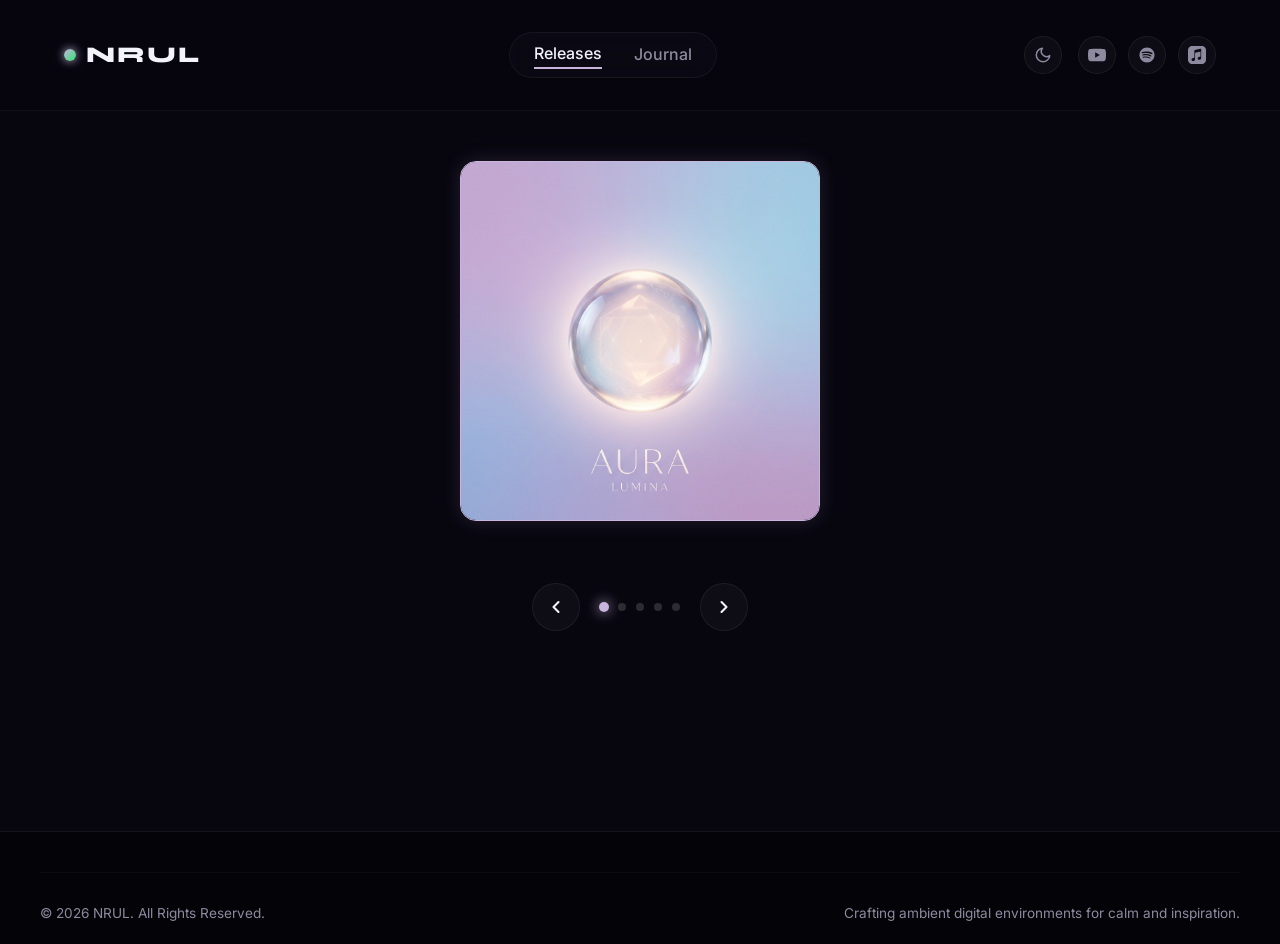
==== commit 6aa81804: "Updated content via local Aura CMS" ====
--- a/index.html
+++ b/index.html
@@ -138,7 +138,7 @@
                 </div>
                 <div class="track-card glass-card " data-index="4" id="track-4">
                     <div class="track-card-art">
-                        <img src="/assets/cover_1781437771486_kalahdariyangtiada.jpg" alt="Losing to Nothing Cover">
+                        <img src="/assets/cover_1781451773137.jpg" alt="Devagarzinho Cover">
                         <div class="track-card-hover">
                             <svg width="24" height="24" viewBox="0 0 24 24" fill="currentColor"><polygon points="8 5 19 12 8 19 8 5"></polygon></svg>
                         </div>
@@ -146,11 +146,11 @@
                     <div class="track-card-body">
                         <div class="track-card-meta">
                             <span class="track-num">05</span>
-                            <span class="track-badge badge-lofi">POP</span>
-                        </div>
-                        <h4 class="track-card-title">Losing to Nothing</h4>
-                        <p class="track-card-desc">NRUL</p>
-                        <span class="track-card-date" style="font-size:0.75rem; color:var(--color-text-muted); margin-top:2px;">Released: 2026-05-23</span>
+                            <span class="track-badge badge-synth">ELECTRONICA</span>
+                        </div>
+                        <h4 class="track-card-title">Devagarzinho</h4>
+                        <p class="track-card-desc">e6tenx!on</p>
+                        <span class="track-card-date" style="font-size:0.75rem; color:var(--color-text-muted); margin-top:2px;">Released: 2026-06-04</span>
                     </div>
                 </div>
         </div>
@@ -308,7 +308,7 @@
     <!-- Data Injection for app.js -->
     <script>
         // Track list injected dynamically by the site builder compilation
-        const trackList = [{"title":"Silent Whispers","artist":"Lofi & Chillout Vibe","url":"assets/silent_whispers.mp3","cover":"assets/lofi_chill.png","genre":"LO-FI","badgeClass":"badge-lofi","category":"EP","releaseDate":"2026-06-14","songs":[{"title":"Silent Whispers","artist":"Lofi Chill","url":"assets/silent_whispers.mp3"},{"title":"Coffee Morning","artist":"Lofi Chill","url":""},{"title":"Dreamy Keys","artist":"Lofi Chill","url":""}],"spotify":"https://open.spotify.com","youtube":"https://youtube.com","apple":"https://music.apple.com","theme":{"accent1":"#00f0ff","accent2":"#7000ff","glow1":"rgba(0, 240, 255, 0.15)","glow2":"rgba(112, 0, 255, 0.15)"}},{"title":"Neon Pulse","artist":"Synthwave / Retrowave Drive","url":"assets/neon_pulse.mp3","cover":"assets/neon_sunset.png","genre":"SYNTHWAVE","badgeClass":"badge-synth","category":"Single","releaseDate":"2026-06-08","songs":[{"title":"Neon Pulse","artist":"Synthwave","url":"assets/neon_pulse.mp3"}],"spotify":"https://open.spotify.com","youtube":"https://youtube.com","apple":"https://music.apple.com","theme":{"accent1":"#ff007f","accent2":"#00f0ff","glow1":"rgba(255, 0, 127, 0.15)","glow2":"rgba(0, 240, 255, 0.15)"}},{"title":"Ethereal Drift","artist":"Cosmic Ambient & Pads","url":"assets/ethereal_drift.mp3","cover":"assets/cosmic_ambient.png","genre":"AMBIENT","badgeClass":"badge-ambient","category":"Album","releaseDate":"2026-05-20","songs":[{"title":"Starship Voyage","artist":"Cosmic Ambient","url":"assets/ethereal_drift.mp3"},{"title":"Nebulae Nebula","artist":"Cosmic Ambient","url":""},{"title":"Ethereal Drift","artist":"Cosmic Ambient","url":""},{"title":"Space Wind","artist":"Cosmic Ambient","url":""}],"spotify":"https://open.spotify.com","youtube":"https://youtube.com","apple":"https://music.apple.com","theme":{"accent1":"#00f0ff","accent2":"#7000ff","glow1":"rgba(0, 240, 255, 0.15)","glow2":"rgba(112, 0, 255, 0.15)"}},{"title":"Acoustic Path","artist":"Warm Instrumental Folk Guitar","url":"assets/acoustic_path.mp3","cover":"assets/acoustic_dreams.png","genre":"ACOUSTIC","badgeClass":"badge-acoustic","category":"EP","releaseDate":"2026-04-12","songs":[{"title":"Acoustic Path","artist":"Folk Guitar","url":"assets/acoustic_path.mp3"},{"title":"River Flow","artist":"Folk Guitar","url":""},{"title":"Forest Trail","artist":"Folk Guitar","url":""}],"spotify":"https://open.spotify.com","youtube":"https://youtube.com","apple":"https://music.apple.com","theme":{"accent1":"#ffaa00","accent2":"#22c55e","glow1":"rgba(255, 170, 0, 0.15)","glow2":"rgba(34, 197, 94, 0.15)"}},{"title":"Losing to Nothing","artist":"NRUL","url":"https://p.scdn.co/mp3-preview/105b73a8a2cdf7a8e281c7ddd2035a4341d12a59","cover":"assets/cover_1781437771486_kalahdariyangtiada.jpg","genre":"POP","badgeClass":"badge-lofi","category":"Single","releaseDate":"2026-05-23","songs":[],"spotify":"","youtube":"","apple":"","theme":{"accent1":"#8a2be2","accent2":"#ff007f","glow1":"rgba(138, 43, 226, 0.15)","glow2":"rgba(255, 0, 127, 0.15)"}}];
+        const trackList = [{"title":"Silent Whispers","artist":"Lofi & Chillout Vibe","url":"assets/silent_whispers.mp3","cover":"assets/lofi_chill.png","genre":"LO-FI","badgeClass":"badge-lofi","category":"EP","releaseDate":"2026-06-14","songs":[{"title":"Silent Whispers","artist":"Lofi Chill","url":"assets/silent_whispers.mp3"},{"title":"Coffee Morning","artist":"Lofi Chill","url":""},{"title":"Dreamy Keys","artist":"Lofi Chill","url":""}],"spotify":"https://open.spotify.com","youtube":"https://youtube.com","apple":"https://music.apple.com","theme":{"accent1":"#00f0ff","accent2":"#7000ff","glow1":"rgba(0, 240, 255, 0.15)","glow2":"rgba(112, 0, 255, 0.15)"}},{"title":"Neon Pulse","artist":"Synthwave / Retrowave Drive","url":"assets/neon_pulse.mp3","cover":"assets/neon_sunset.png","genre":"SYNTHWAVE","badgeClass":"badge-synth","category":"Single","releaseDate":"2026-06-08","songs":[{"title":"Neon Pulse","artist":"Synthwave","url":"assets/neon_pulse.mp3"}],"spotify":"https://open.spotify.com","youtube":"https://youtube.com","apple":"https://music.apple.com","theme":{"accent1":"#ff007f","accent2":"#00f0ff","glow1":"rgba(255, 0, 127, 0.15)","glow2":"rgba(0, 240, 255, 0.15)"}},{"title":"Ethereal Drift","artist":"Cosmic Ambient & Pads","url":"assets/ethereal_drift.mp3","cover":"assets/cosmic_ambient.png","genre":"AMBIENT","badgeClass":"badge-ambient","category":"Album","releaseDate":"2026-05-20","songs":[{"title":"Starship Voyage","artist":"Cosmic Ambient","url":"assets/ethereal_drift.mp3"},{"title":"Nebulae Nebula","artist":"Cosmic Ambient","url":""},{"title":"Ethereal Drift","artist":"Cosmic Ambient","url":""},{"title":"Space Wind","artist":"Cosmic Ambient","url":""}],"spotify":"https://open.spotify.com","youtube":"https://youtube.com","apple":"https://music.apple.com","theme":{"accent1":"#00f0ff","accent2":"#7000ff","glow1":"rgba(0, 240, 255, 0.15)","glow2":"rgba(112, 0, 255, 0.15)"}},{"title":"Acoustic Path","artist":"Warm Instrumental Folk Guitar","url":"assets/acoustic_path.mp3","cover":"assets/acoustic_dreams.png","genre":"ACOUSTIC","badgeClass":"badge-acoustic","category":"EP","releaseDate":"2026-04-12","songs":[{"title":"Acoustic Path","artist":"Folk Guitar","url":"assets/acoustic_path.mp3"},{"title":"River Flow","artist":"Folk Guitar","url":""},{"title":"Forest Trail","artist":"Folk Guitar","url":""}],"spotify":"https://open.spotify.com","youtube":"https://youtube.com","apple":"https://music.apple.com","theme":{"accent1":"#ffaa00","accent2":"#22c55e","glow1":"rgba(255, 170, 0, 0.15)","glow2":"rgba(34, 197, 94, 0.15)"}},{"title":"Devagarzinho","artist":"e6tenx!on","url":"assets/preview_1781451795477_fno93.mp3","cover":"assets/cover_1781451773137.jpg","genre":"ELECTRONICA","badgeClass":"badge-synth","category":"EP","releaseDate":"2026-06-04","songs":[{"title":"Devagarzinho","artist":"e6tenx!on","url":"assets/preview_1781451795477_fno93.mp3","trimStart":"00:32","trimEnd":"01:23"},{"title":"Devagarzinho - Sped Up","artist":"e6tenx!on","url":"assets/preview_1781451869665_lmkpk.mp3","trimStart":"00:30","trimEnd":"01:30"},{"title":"Devagarzinho - Slowed","artist":"e6tenx!on","url":"assets/preview_1781451873170_gmkn9.mp3","trimStart":"00:30","trimEnd":"01:30"},{"title":"Devagarzinho - Super Slowed","artist":"e6tenx!on","url":"assets/preview_1781451874056_hvb0n.mp3","trimStart":"00:30","trimEnd":"01:30"}],"spotify":"https://open.spotify.com/album/3LCikljYPgfiL4srQtibEN","youtube":"https://music.youtube.com/playlist?list=OLAK5uy_kJaO6BVGY9E7QuqzRwuMZzbfMnafZkSBQ","apple":"","theme":{"accent1":"#8a2be2","accent2":"#ff007f","glow1":"rgba(138, 43, 226, 0.15)","glow2":"rgba(255, 0, 127, 0.15)"}}];
     </script>
  
     <!-- Main JavaScript Logic -->
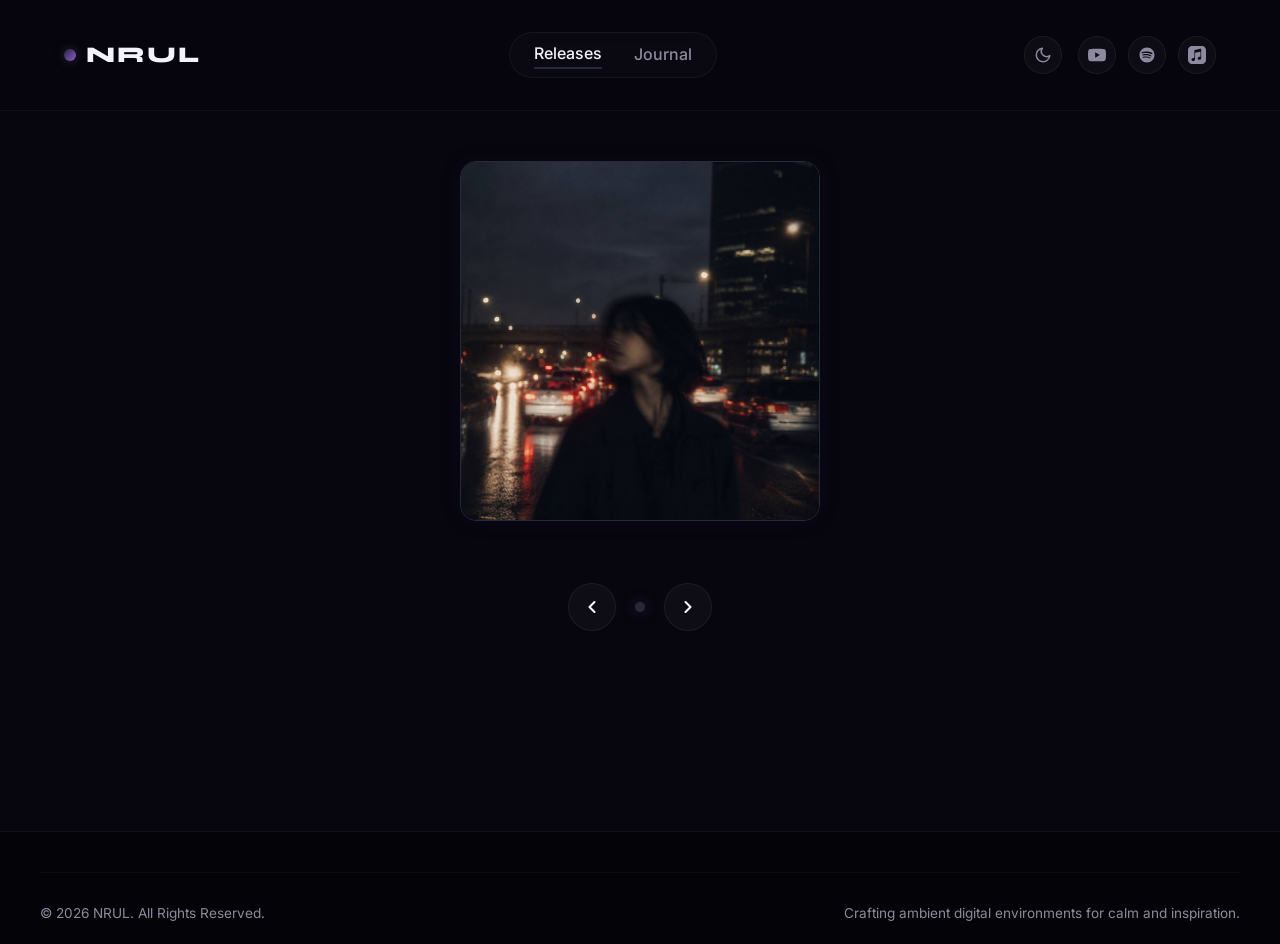
==== commit ea4d5ddd: "Updated content via local Aura CMS" ====
--- a/index.html
+++ b/index.html
@@ -70,7 +70,7 @@
             
                 <div class="track-card glass-card active-track" data-index="0" id="track-0">
                     <div class="track-card-art">
-                        <img src="/assets/lofi_chill.png" alt="Silent Whispers Cover">
+                        <img src="/assets/cover_1781474906801.jpg" alt="Kalah Dari Yang Tiada Cover">
                         <div class="track-card-hover">
                             <svg width="24" height="24" viewBox="0 0 24 24" fill="currentColor"><polygon points="8 5 19 12 8 19 8 5"></polygon></svg>
                         </div>
@@ -80,77 +80,9 @@
                             <span class="track-num">01</span>
                             <span class="track-badge badge-lofi">LO-FI</span>
                         </div>
-                        <h4 class="track-card-title">Silent Whispers</h4>
-                        <p class="track-card-desc">Lofi & Chillout Vibe</p>
-                        <span class="track-card-date" style="font-size:0.75rem; color:var(--color-text-muted); margin-top:2px;">Released: 2026-06-14</span>
-                    </div>
-                </div>
-                <div class="track-card glass-card " data-index="1" id="track-1">
-                    <div class="track-card-art">
-                        <img src="/assets/neon_sunset.png" alt="Neon Pulse Cover">
-                        <div class="track-card-hover">
-                            <svg width="24" height="24" viewBox="0 0 24 24" fill="currentColor"><polygon points="8 5 19 12 8 19 8 5"></polygon></svg>
-                        </div>
-                    </div>
-                    <div class="track-card-body">
-                        <div class="track-card-meta">
-                            <span class="track-num">02</span>
-                            <span class="track-badge badge-synth">SYNTHWAVE</span>
-                        </div>
-                        <h4 class="track-card-title">Neon Pulse</h4>
-                        <p class="track-card-desc">Synthwave / Retrowave Drive</p>
-                        <span class="track-card-date" style="font-size:0.75rem; color:var(--color-text-muted); margin-top:2px;">Released: 2026-06-08</span>
-                    </div>
-                </div>
-                <div class="track-card glass-card " data-index="2" id="track-2">
-                    <div class="track-card-art">
-                        <img src="/assets/cosmic_ambient.png" alt="Ethereal Drift Cover">
-                        <div class="track-card-hover">
-                            <svg width="24" height="24" viewBox="0 0 24 24" fill="currentColor"><polygon points="8 5 19 12 8 19 8 5"></polygon></svg>
-                        </div>
-                    </div>
-                    <div class="track-card-body">
-                        <div class="track-card-meta">
-                            <span class="track-num">03</span>
-                            <span class="track-badge badge-ambient">AMBIENT</span>
-                        </div>
-                        <h4 class="track-card-title">Ethereal Drift</h4>
-                        <p class="track-card-desc">Cosmic Ambient & Pads</p>
-                        <span class="track-card-date" style="font-size:0.75rem; color:var(--color-text-muted); margin-top:2px;">Released: 2026-05-20</span>
-                    </div>
-                </div>
-                <div class="track-card glass-card " data-index="3" id="track-3">
-                    <div class="track-card-art">
-                        <img src="/assets/acoustic_dreams.png" alt="Acoustic Path Cover">
-                        <div class="track-card-hover">
-                            <svg width="24" height="24" viewBox="0 0 24 24" fill="currentColor"><polygon points="8 5 19 12 8 19 8 5"></polygon></svg>
-                        </div>
-                    </div>
-                    <div class="track-card-body">
-                        <div class="track-card-meta">
-                            <span class="track-num">04</span>
-                            <span class="track-badge badge-acoustic">ACOUSTIC</span>
-                        </div>
-                        <h4 class="track-card-title">Acoustic Path</h4>
-                        <p class="track-card-desc">Warm Instrumental Folk Guitar</p>
-                        <span class="track-card-date" style="font-size:0.75rem; color:var(--color-text-muted); margin-top:2px;">Released: 2026-04-12</span>
-                    </div>
-                </div>
-                <div class="track-card glass-card " data-index="4" id="track-4">
-                    <div class="track-card-art">
-                        <img src="/assets/cover_1781451773137.jpg" alt="Devagarzinho Cover">
-                        <div class="track-card-hover">
-                            <svg width="24" height="24" viewBox="0 0 24 24" fill="currentColor"><polygon points="8 5 19 12 8 19 8 5"></polygon></svg>
-                        </div>
-                    </div>
-                    <div class="track-card-body">
-                        <div class="track-card-meta">
-                            <span class="track-num">05</span>
-                            <span class="track-badge badge-synth">ELECTRONICA</span>
-                        </div>
-                        <h4 class="track-card-title">Devagarzinho</h4>
-                        <p class="track-card-desc">e6tenx!on</p>
-                        <span class="track-card-date" style="font-size:0.75rem; color:var(--color-text-muted); margin-top:2px;">Released: 2026-06-04</span>
+                        <h4 class="track-card-title">Kalah Dari Yang Tiada</h4>
+                        <p class="track-card-desc">NRUL</p>
+                        <span class="track-card-date" style="font-size:0.75rem; color:var(--color-text-muted); margin-top:2px;">Released: 2026-05-23</span>
                     </div>
                 </div>
         </div>
@@ -177,7 +109,7 @@
             <div class="player-inner">
                 <!-- Album Cover Display -->
                 <div class="album-art-wrap">
-                    <img id="player-cover" src="/assets/lofi_chill.png" alt="Aura Resonance Cover" class="player-cover">
+                    <img id="player-cover" src="/assets/cover_1781474906801.jpg" alt="Aura Resonance Cover" class="player-cover">
                     <div class="play-state-indicator">
                         <span class="pulse-ring"></span>
                     </div>
@@ -185,27 +117,19 @@
                 
                 <!-- Track Information -->
                 <div class="track-info">
-                    <h3 id="player-title" class="player-title">Silent Whispers</h3>
-                    <p id="player-artist" class="player-artist">Lofi & Chillout Vibe</p>
+                    <h3 id="player-title" class="player-title">Kalah Dari Yang Tiada</h3>
+                    <p id="player-artist" class="player-artist">NRUL</p>
                     <div style="display: flex; gap: 8px; align-items: center; margin-top: 4px;">
                         <div id="player-genre-badge" class="genre-badge badge-lofi">LO-FI</div>
-                        <div id="player-category-badge" class="genre-badge" style="background: rgba(255, 255, 255, 0.05); color: var(--color-text-main); border: 1px solid var(--glass-border);">EP</div>
+                        <div id="player-category-badge" class="genre-badge" style="background: rgba(255, 255, 255, 0.05); color: var(--color-text-main); border: 1px solid var(--glass-border);">Single</div>
                     </div>
                     
                     <!-- Song List for EP/Album -->
                     <div class="player-song-list" id="player-song-list" style="display: none;">
                         
                     <div class="song-item song-item-active" data-song-idx="0" style="cursor:pointer;">
-                        <span><span class="song-item-number">01</span><span class="song-item-title">Silent Whispers</span></span>
-                        <span class="song-item-artist">Lofi Chill</span>
-                    </div>
-                    <div class="song-item" data-song-idx="1" style="cursor:pointer;">
-                        <span><span class="song-item-number">02</span><span class="song-item-title">Coffee Morning</span></span>
-                        <span class="song-item-artist">Lofi Chill</span>
-                    </div>
-                    <div class="song-item" data-song-idx="2" style="cursor:pointer;">
-                        <span><span class="song-item-number">03</span><span class="song-item-title">Dreamy Keys</span></span>
-                        <span class="song-item-artist">Lofi Chill</span>
+                        <span><span class="song-item-number">01</span><span class="song-item-title">Kalah Dari Yang Tiada</span></span>
+                        <span class="song-play-indicator"><svg width="12" height="12" viewBox="0 0 24 24" fill="currentColor"><polygon points="5 3 19 12 5 21 5 3"></polygon></svg></span>
                     </div>
                     </div>
                     
@@ -308,7 +232,7 @@
     <!-- Data Injection for app.js -->
     <script>
         // Track list injected dynamically by the site builder compilation
-        const trackList = [{"title":"Silent Whispers","artist":"Lofi & Chillout Vibe","url":"assets/silent_whispers.mp3","cover":"assets/lofi_chill.png","genre":"LO-FI","badgeClass":"badge-lofi","category":"EP","releaseDate":"2026-06-14","songs":[{"title":"Silent Whispers","artist":"Lofi Chill","url":"assets/silent_whispers.mp3"},{"title":"Coffee Morning","artist":"Lofi Chill","url":""},{"title":"Dreamy Keys","artist":"Lofi Chill","url":""}],"spotify":"https://open.spotify.com","youtube":"https://youtube.com","apple":"https://music.apple.com","theme":{"accent1":"#00f0ff","accent2":"#7000ff","glow1":"rgba(0, 240, 255, 0.15)","glow2":"rgba(112, 0, 255, 0.15)"}},{"title":"Neon Pulse","artist":"Synthwave / Retrowave Drive","url":"assets/neon_pulse.mp3","cover":"assets/neon_sunset.png","genre":"SYNTHWAVE","badgeClass":"badge-synth","category":"Single","releaseDate":"2026-06-08","songs":[{"title":"Neon Pulse","artist":"Synthwave","url":"assets/neon_pulse.mp3"}],"spotify":"https://open.spotify.com","youtube":"https://youtube.com","apple":"https://music.apple.com","theme":{"accent1":"#ff007f","accent2":"#00f0ff","glow1":"rgba(255, 0, 127, 0.15)","glow2":"rgba(0, 240, 255, 0.15)"}},{"title":"Ethereal Drift","artist":"Cosmic Ambient & Pads","url":"assets/ethereal_drift.mp3","cover":"assets/cosmic_ambient.png","genre":"AMBIENT","badgeClass":"badge-ambient","category":"Album","releaseDate":"2026-05-20","songs":[{"title":"Starship Voyage","artist":"Cosmic Ambient","url":"assets/ethereal_drift.mp3"},{"title":"Nebulae Nebula","artist":"Cosmic Ambient","url":""},{"title":"Ethereal Drift","artist":"Cosmic Ambient","url":""},{"title":"Space Wind","artist":"Cosmic Ambient","url":""}],"spotify":"https://open.spotify.com","youtube":"https://youtube.com","apple":"https://music.apple.com","theme":{"accent1":"#00f0ff","accent2":"#7000ff","glow1":"rgba(0, 240, 255, 0.15)","glow2":"rgba(112, 0, 255, 0.15)"}},{"title":"Acoustic Path","artist":"Warm Instrumental Folk Guitar","url":"assets/acoustic_path.mp3","cover":"assets/acoustic_dreams.png","genre":"ACOUSTIC","badgeClass":"badge-acoustic","category":"EP","releaseDate":"2026-04-12","songs":[{"title":"Acoustic Path","artist":"Folk Guitar","url":"assets/acoustic_path.mp3"},{"title":"River Flow","artist":"Folk Guitar","url":""},{"title":"Forest Trail","artist":"Folk Guitar","url":""}],"spotify":"https://open.spotify.com","youtube":"https://youtube.com","apple":"https://music.apple.com","theme":{"accent1":"#ffaa00","accent2":"#22c55e","glow1":"rgba(255, 170, 0, 0.15)","glow2":"rgba(34, 197, 94, 0.15)"}},{"title":"Devagarzinho","artist":"e6tenx!on","url":"assets/preview_1781451795477_fno93.mp3","cover":"assets/cover_1781451773137.jpg","genre":"ELECTRONICA","badgeClass":"badge-synth","category":"EP","releaseDate":"2026-06-04","songs":[{"title":"Devagarzinho","artist":"e6tenx!on","url":"assets/preview_1781451795477_fno93.mp3","trimStart":"00:32","trimEnd":"01:23"},{"title":"Devagarzinho - Sped Up","artist":"e6tenx!on","url":"assets/preview_1781451869665_lmkpk.mp3","trimStart":"00:30","trimEnd":"01:30"},{"title":"Devagarzinho - Slowed","artist":"e6tenx!on","url":"assets/preview_1781451873170_gmkn9.mp3","trimStart":"00:30","trimEnd":"01:30"},{"title":"Devagarzinho - Super Slowed","artist":"e6tenx!on","url":"assets/preview_1781451874056_hvb0n.mp3","trimStart":"00:30","trimEnd":"01:30"}],"spotify":"https://open.spotify.com/album/3LCikljYPgfiL4srQtibEN","youtube":"https://music.youtube.com/playlist?list=OLAK5uy_kJaO6BVGY9E7QuqzRwuMZzbfMnafZkSBQ","apple":"","theme":{"accent1":"#8a2be2","accent2":"#ff007f","glow1":"rgba(138, 43, 226, 0.15)","glow2":"rgba(255, 0, 127, 0.15)"}}];
+        const trackList = [{"title":"Kalah Dari Yang Tiada","artist":"NRUL","url":"assets/preview_1781474922562_k7r9n.mp3","cover":"assets/cover_1781474906801.jpg","genre":"LO-FI","badgeClass":"badge-lofi","category":"Single","releaseDate":"2026-05-23","songs":[{"title":"Kalah Dari Yang Tiada","artist":"NRUL","url":"assets/preview_1781474922562_k7r9n.mp3","sourceUrl":"https://www.youtube.com/watch?v=en6iY7oEKAY","trimStart":"00:00","trimEnd":"01:00"}],"spotify":"https://open.spotify.com/album/0W6jOgUNWF7nbXW4MR6q8o","youtube":"https://music.youtube.com/watch?v=en6iY7oEKAY","apple":"","theme":{"accent1":"#8a2be2","accent2":"#ff007f","glow1":"rgba(138, 43, 226, 0.15)","glow2":"rgba(255, 0, 127, 0.15)"}}];
     </script>
  
     <!-- Main JavaScript Logic -->
--- a/style.css
+++ b/style.css
@@ -1539,9 +1539,16 @@
     font-weight: 500;
 }
 
-.song-item-artist {
-    font-size: 0.8rem;
-    opacity: 0.8;
+.song-play-indicator {
+    display: none;
+    align-items: center;
+    color: var(--accent-1);
+    opacity: 0.9;
+    transition: color var(--transition-fast);
+}
+
+.song-item-active .song-play-indicator {
+    display: inline-flex;
 }
 
 /* Light Mode Overrides for Song Items */
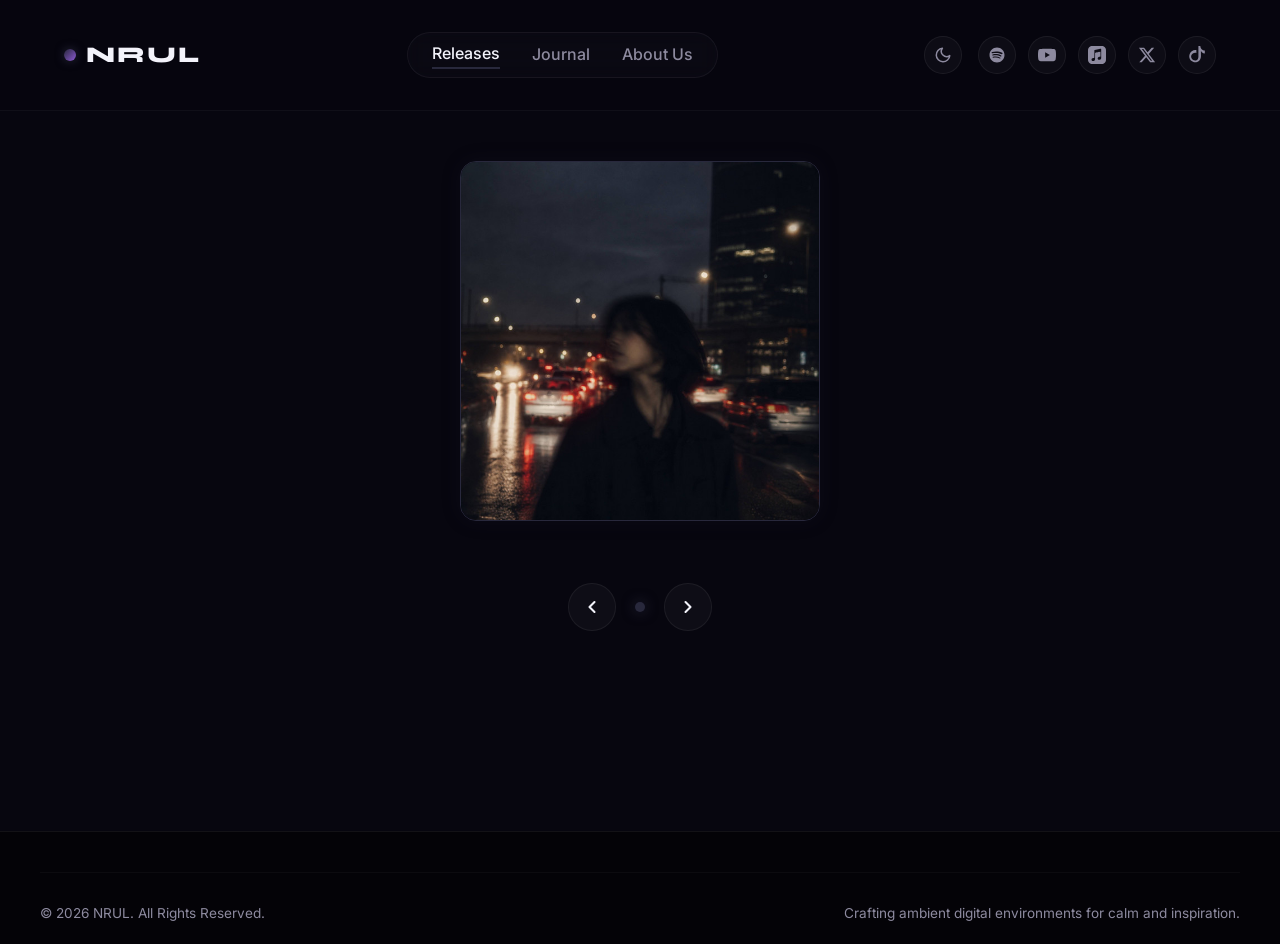
==== commit 6ab8b6f8: "Updated content via local Aura CMS" ====
--- a/index.html
+++ b/index.html
@@ -43,6 +43,8 @@
         <nav class="nav">
             <a href="/index.html" class="nav-link active-nav">Releases</a>
             <a href="/blog.html" class="nav-link">Journal</a>
+            <a href="/about.html" class="nav-link">About Us</a>
+
         </nav>
         <div style="display: flex; align-items: center; gap: 16px; justify-content: flex-end; width: auto;">
             <button class="theme-toggle" id="btn-theme-toggle" aria-label="Toggle Dark/Light Mode">
@@ -50,16 +52,21 @@
                 <svg class="icon-sun" width="18" height="18" viewBox="0 0 24 24" fill="none" stroke="currentColor" stroke-width="2" stroke-linecap="round" stroke-linejoin="round"><circle cx="12" cy="12" r="5"></circle><line x1="12" y1="1" x2="12" y2="3"></line><line x1="12" y1="21" x2="12" y2="23"></line><line x1="4.22" y1="4.22" x2="5.64" y2="5.64"></line><line x1="18.36" y1="18.36" x2="19.78" y2="19.78"></line><line x1="1" y1="12" x2="3" y2="12"></line><line x1="21" y1="12" x2="23" y2="12"></line><line x1="4.22" y1="19.78" x2="5.64" y2="18.36"></line><line x1="18.36" y1="5.64" x2="19.78" y2="4.22"></line></svg>
             </button>
             <div class="header-socials">
+                <a href="https://open.spotify.com" target="_blank" rel="noopener" class="header-social-link dsp-spotify" title="Spotify">
+                    <svg viewBox="0 0 24 24"><path d="M12 2C6.477 2 2 6.477 2 12s4.477 10 10 10 10-4.477 10-10S17.523 2 12 2zm4.586 14.424c-.18.295-.563.387-.857.207-2.377-1.454-5.37-1.783-8.892-1.007-.336.074-.67-.142-.744-.48-.074-.336.143-.67.48-.744 3.844-.88 7.143-.51 9.806 1.12.294.18.387.563.207.857zm1.225-2.72c-.226.367-.707.487-1.074.26-2.72-1.672-6.87-2.157-10.08-1.182-.413.125-.85-.107-.975-.52-.125-.413.107-.85.52-.975 3.66-1.11 8.224-.563 11.35 1.36.366.226.486.707.26 1.074zm.106-2.833C14.992 8.98 9.333 8.794 6.05 9.79c-.506.153-1.04-.137-1.193-.646-.152-.507.137-1.04.646-1.193 3.76-1.143 10.007-.93 13.43 1.103.456.27.604.862.333 1.32-.27.455-.86.604-1.32.332z"/></svg>
+                </a>
                 <a href="https://youtube.com" target="_blank" rel="noopener" class="header-social-link dsp-youtube" title="YouTube">
                     <svg viewBox="0 0 24 24"><path d="M23.498 6.163a3.003 3.003 0 0 0-2.11-2.11C19.517 3.545 12 3.545 12 3.545s-7.517 0-9.388.508a3.003 3.003 0 0 0-2.11 2.11C0 8.033 0 12 0 12s0 3.967.502 5.837a3.003 3.003 0 0 0 2.11 2.11c1.871.508 9.388.508 9.388.508s7.517 0 9.388-.508a3.003 3.003 0 0 0 2.11-2.11C24 15.967 24 12 24 12s0-3.967-.502-5.837zM9.545 15.568V8.432L15.818 12l-6.273 3.568z"/></svg>
                 </a>
-                <a href="https://open.spotify.com" target="_blank" rel="noopener" class="header-social-link dsp-spotify" title="Spotify">
-                    <svg viewBox="0 0 24 24"><path d="M12 2C6.477 2 2 6.477 2 12s4.477 10 10 10 10-4.477 10-10S17.523 2 12 2zm4.586 14.424c-.18.295-.563.387-.857.207-2.377-1.454-5.37-1.783-8.892-1.007-.336.074-.67-.142-.744-.48-.074-.336.143-.67.48-.744 3.844-.88 7.143-.51 9.806 1.12.294.18.387.563.207.857zm1.225-2.72c-.226.367-.707.487-1.074.26-2.72-1.672-6.87-2.157-10.08-1.182-.413.125-.85-.107-.975-.52-.125-.413.107-.85.52-.975 3.66-1.11 8.224-.563 11.35 1.36.366.226.486.707.26 1.074zm.106-2.833C14.992 8.98 9.333 8.794 6.05 9.79c-.506.153-1.04-.137-1.193-.646-.152-.507.137-1.04.646-1.193 3.76-1.143 10.007-.93 13.43 1.103.456.27.604.862.333 1.32-.27.455-.86.604-1.32.332z"/></svg>
-                </a>
                 <a href="https://music.apple.com" target="_blank" rel="noopener" class="header-social-link dsp-apple" title="Apple Music">
                     <svg viewBox="0 0 16 16"><path fill-rule="evenodd" d="m10.995 0 .573.001q.241 0 .483.007c.35.01.705.03 1.051.093.352.063.68.166.999.329a3.36 3.36 0 0 1 1.47 1.468c.162.32.265.648.328 1 .063.347.084.7.093 1.051q.007.241.007.483l.001.573v5.99l-.001.573q0 .241-.008.483c-.01.35-.03.704-.092 1.05a3.5 3.5 0 0 1-.33 1 3.36 3.36 0 0 1-1.468 1.468 3.5 3.5 0 0 1-1 .33 7 7 0 0 1-1.05.092q-.241.007-.483.008l-.573.001h-5.99l-.573-.001q-.241 0-.483-.008a7 7 0 0 1-1.052-.092 3.6 3.6 0 0 1-.998-.33 3.36 3.36 0 0 1-1.47-1.468 3.6 3.6 0 0 1-.328-1 7 7 0 0 1-.093-1.05Q.002 11.81 0 11.568V5.005l.001-.573q0-.241.007-.483c.01-.35.03-.704.093-1.05a3.6 3.6 0 0 1 .329-1A3.36 3.36 0 0 1 1.9.431 3.5 3.5 0 0 1 2.896.1 7 7 0 0 1 3.95.008Q4.19.002 4.432 0h.573zm-.107 2.518-4.756.959H6.13a.66.66 0 0 0-.296.133.5.5 0 0 0-.16.31c-.004.027-.01.08-.01.16v5.952c0 .14-.012.275-.106.39-.095.115-.21.15-.347.177l-.31.063c-.393.08-.65.133-.881.223a1.4 1.4 0 0 0-.519.333 1.25 1.25 0 0 0-.332.995c.031.297.166.582.395.792.156.142.35.25.578.296.236.047.49.031.858-.043.196-.04.38-.102.555-.205a1.4 1.4 0 0 0 .438-.405 1.5 1.5 0 0 0 .233-.55c.042-.202.052-.386.052-.588V6.347c0-.276.08-.35.302-.404.024-.005 3.954-.797 4.138-.833.257-.049.378.025.378.294v3.524c0 .14-.001.28-.096.396-.094.115-.211.15-.348.178l-.31.062c-.393.08-.649.133-.88.223a1.4 1.4 0 0 0-.52.334 1.26 1.26 0 0 0-.34.994c.03.297.174.582.404.792a1.2 1.2 0 0 0 .577.294c.237.048.49.03.858-.044.197-.04.381-.098.556-.202a1.4 1.4 0 0 0 .438-.405q.173-.252.233-.549a2.7 2.7 0 0 0 .044-.589V2.865c0-.273-.143-.443-.4-.42-.04.003-.383.064-.424.073"/></svg>
                 </a>
-            </div>
+                <a href="https://x.com" target="_blank" rel="noopener" class="header-social-link dsp-x" title="X">
+                    <svg viewBox="0 0 24 24"><path d="M18.244 2.25h3.308l-7.227 8.26 8.502 11.24H16.17l-5.214-6.817L4.99 21.75H1.68l7.73-8.835L1.254 2.25H8.08l4.713 6.231zm-1.161 17.52h1.833L7.084 4.126H5.117z"/></svg>
+                </a>
+                <a href="https://www.tiktok.com/@liberstaum" target="_blank" rel="noopener" class="header-social-link dsp-tiktok" title="TikTok">
+                    <svg viewBox="0 0 24 24"><path d="M12.525.02c1.31-.02 2.61-.01 3.91-.02.08 1.53.63 3.09 1.75 4.17 1.12 1.11 2.7 1.62 4.24 1.79v4.03c-1.44-.17-2.86-.74-3.94-1.72-.49-.44-.9-.97-1.24-1.55v6.82c.03 2.37-.84 4.8-2.69 6.31-1.96 1.68-4.8 2.22-7.22 1.49-2.65-.79-4.83-2.94-5.45-5.63-.76-3.24.47-6.84 3.09-8.76 1.75-1.27 3.99-1.8 6.16-1.47V9.34c-1.57-.43-3.32-.19-4.7 0.67-1.58.98-2.45 2.88-2.22 4.73.23 2.05 1.7 3.89 3.69 4.39 1.95.53 4.21-.19 5.25-1.92.51-.83.74-1.81.72-2.78V.02z"/></svg>
+                </a></div>
         </div>
     </header>
     </div>
--- a/style.css
+++ b/style.css
@@ -2240,6 +2240,41 @@
     box-shadow: 0 0 10px rgba(252, 60, 68, 0.2);
 }
 
+.header-social-link.dsp-x:hover {
+    color: #ffffff;
+    border-color: rgba(255, 255, 255, 0.3);
+    background: rgba(255, 255, 255, 0.05);
+    box-shadow: 0 0 10px rgba(255, 255, 255, 0.2);
+}
+
+html.light-mode .header-social-link.dsp-x:hover {
+    color: #000000;
+    border-color: rgba(0, 0, 0, 0.3);
+    background: rgba(0, 0, 0, 0.05);
+    box-shadow: 0 0 10px rgba(0, 0, 0, 0.15);
+}
+
+.header-social-link.dsp-facebook:hover {
+    color: #1877f2;
+    border-color: rgba(24, 119, 242, 0.3);
+    background: rgba(24, 119, 242, 0.05);
+    box-shadow: 0 0 10px rgba(24, 119, 242, 0.2);
+}
+
+.header-social-link.dsp-instagram:hover {
+    color: #e4405f;
+    border-color: rgba(228, 64, 95, 0.3);
+    background: rgba(228, 64, 95, 0.05);
+    box-shadow: 0 0 10px rgba(228, 64, 95, 0.2);
+}
+
+.header-social-link.dsp-tiktok:hover {
+    color: #00f2fe;
+    border-color: rgba(0, 242, 254, 0.3);
+    background: rgba(0, 242, 254, 0.05);
+    box-shadow: 0 0 10px rgba(0, 242, 254, 0.2), 0 0 5px rgba(254, 44, 85, 0.2);
+}
+
 html.light-mode .header-social-link {
     background: rgba(0, 0, 0, 0.03);
     border-color: rgba(0, 0, 0, 0.08);
@@ -2367,6 +2402,49 @@
     color: var(--color-text-main);
 }
 
+/* --- Quill Rich Formatting & Alignment support inside posts --- */
+.post-content .ql-align-center {
+    text-align: center;
+}
+
+.post-content .ql-align-right {
+    text-align: right;
+}
+
+.post-content .ql-align-justify {
+    text-align: justify;
+}
+
+.post-content .ql-size-small {
+    font-size: 0.85em;
+}
+
+.post-content .ql-size-large {
+    font-size: 1.35em;
+}
+
+.post-content .ql-size-huge {
+    font-size: 1.8em;
+}
+
+.post-content .ql-font-serif {
+    font-family: Georgia, serif;
+}
+
+.post-content .ql-font-monospace {
+    font-family: Monaco, monospace;
+}
+
+.post-content img {
+    max-width: 100%;
+    height: auto;
+    border-radius: var(--border-radius-sm);
+    border: 1px solid var(--glass-border);
+    margin: 24px auto;
+    display: block;
+    box-shadow: 0 8px 20px rgba(0,0,0,0.3);
+}
+
 .back-nav {
     display: inline-flex;
     align-items: center;
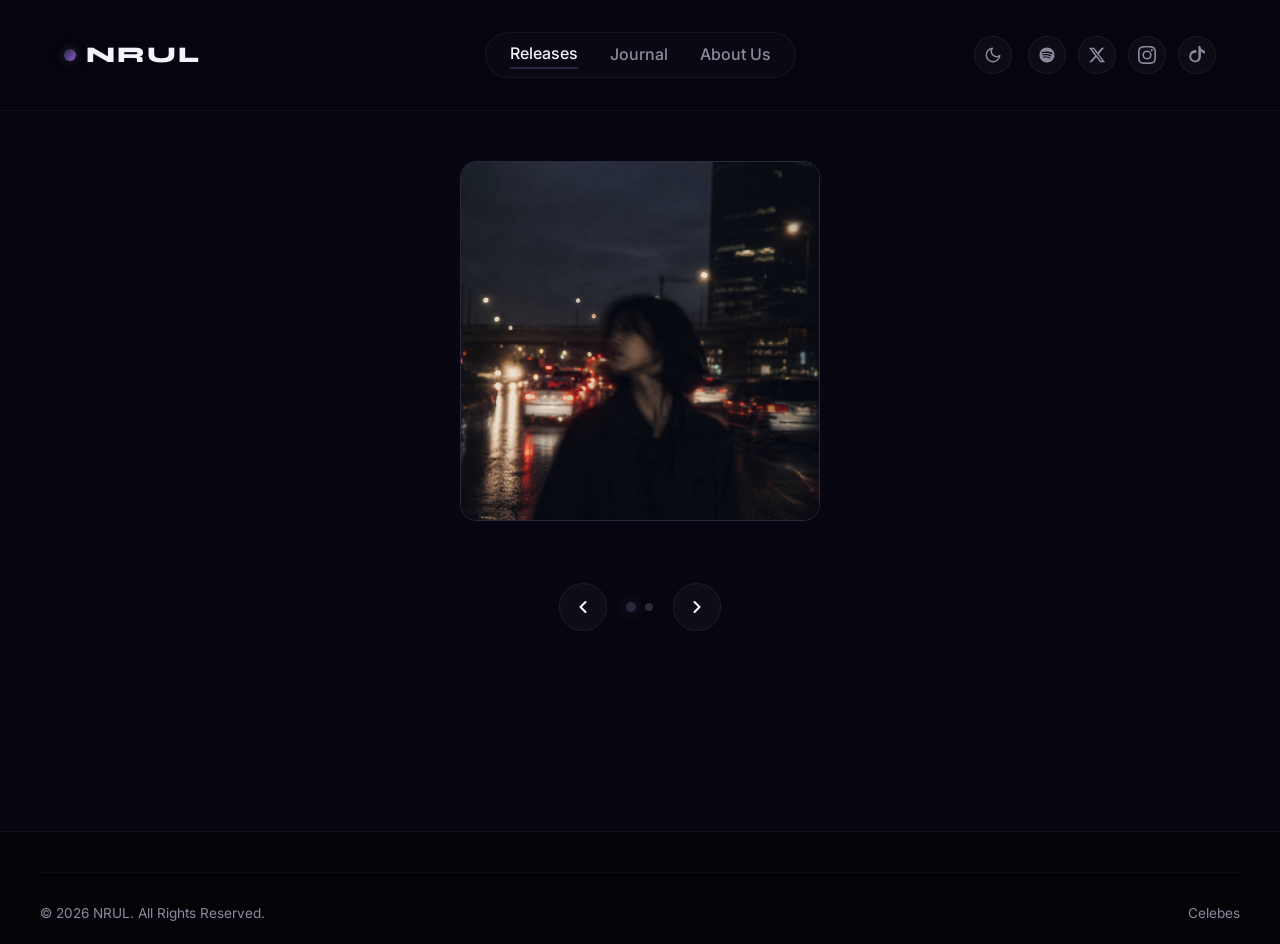
==== commit 84e8867c: "Updated content via local Aura CMS" ====
--- a/index.html
+++ b/index.html
@@ -52,19 +52,16 @@
                 <svg class="icon-sun" width="18" height="18" viewBox="0 0 24 24" fill="none" stroke="currentColor" stroke-width="2" stroke-linecap="round" stroke-linejoin="round"><circle cx="12" cy="12" r="5"></circle><line x1="12" y1="1" x2="12" y2="3"></line><line x1="12" y1="21" x2="12" y2="23"></line><line x1="4.22" y1="4.22" x2="5.64" y2="5.64"></line><line x1="18.36" y1="18.36" x2="19.78" y2="19.78"></line><line x1="1" y1="12" x2="3" y2="12"></line><line x1="21" y1="12" x2="23" y2="12"></line><line x1="4.22" y1="19.78" x2="5.64" y2="18.36"></line><line x1="18.36" y1="5.64" x2="19.78" y2="4.22"></line></svg>
             </button>
             <div class="header-socials">
-                <a href="https://open.spotify.com" target="_blank" rel="noopener" class="header-social-link dsp-spotify" title="Spotify">
+                <a href="https://open.spotify.com/intl-id/artist/2A5wADwZOFZSSOECDQprEX" target="_blank" rel="noopener" class="header-social-link dsp-spotify" title="Spotify">
                     <svg viewBox="0 0 24 24"><path d="M12 2C6.477 2 2 6.477 2 12s4.477 10 10 10 10-4.477 10-10S17.523 2 12 2zm4.586 14.424c-.18.295-.563.387-.857.207-2.377-1.454-5.37-1.783-8.892-1.007-.336.074-.67-.142-.744-.48-.074-.336.143-.67.48-.744 3.844-.88 7.143-.51 9.806 1.12.294.18.387.563.207.857zm1.225-2.72c-.226.367-.707.487-1.074.26-2.72-1.672-6.87-2.157-10.08-1.182-.413.125-.85-.107-.975-.52-.125-.413.107-.85.52-.975 3.66-1.11 8.224-.563 11.35 1.36.366.226.486.707.26 1.074zm.106-2.833C14.992 8.98 9.333 8.794 6.05 9.79c-.506.153-1.04-.137-1.193-.646-.152-.507.137-1.04.646-1.193 3.76-1.143 10.007-.93 13.43 1.103.456.27.604.862.333 1.32-.27.455-.86.604-1.32.332z"/></svg>
-                </a>
-                <a href="https://youtube.com" target="_blank" rel="noopener" class="header-social-link dsp-youtube" title="YouTube">
-                    <svg viewBox="0 0 24 24"><path d="M23.498 6.163a3.003 3.003 0 0 0-2.11-2.11C19.517 3.545 12 3.545 12 3.545s-7.517 0-9.388.508a3.003 3.003 0 0 0-2.11 2.11C0 8.033 0 12 0 12s0 3.967.502 5.837a3.003 3.003 0 0 0 2.11 2.11c1.871.508 9.388.508 9.388.508s7.517 0 9.388-.508a3.003 3.003 0 0 0 2.11-2.11C24 15.967 24 12 24 12s0-3.967-.502-5.837zM9.545 15.568V8.432L15.818 12l-6.273 3.568z"/></svg>
-                </a>
-                <a href="https://music.apple.com" target="_blank" rel="noopener" class="header-social-link dsp-apple" title="Apple Music">
-                    <svg viewBox="0 0 16 16"><path fill-rule="evenodd" d="m10.995 0 .573.001q.241 0 .483.007c.35.01.705.03 1.051.093.352.063.68.166.999.329a3.36 3.36 0 0 1 1.47 1.468c.162.32.265.648.328 1 .063.347.084.7.093 1.051q.007.241.007.483l.001.573v5.99l-.001.573q0 .241-.008.483c-.01.35-.03.704-.092 1.05a3.5 3.5 0 0 1-.33 1 3.36 3.36 0 0 1-1.468 1.468 3.5 3.5 0 0 1-1 .33 7 7 0 0 1-1.05.092q-.241.007-.483.008l-.573.001h-5.99l-.573-.001q-.241 0-.483-.008a7 7 0 0 1-1.052-.092 3.6 3.6 0 0 1-.998-.33 3.36 3.36 0 0 1-1.47-1.468 3.6 3.6 0 0 1-.328-1 7 7 0 0 1-.093-1.05Q.002 11.81 0 11.568V5.005l.001-.573q0-.241.007-.483c.01-.35.03-.704.093-1.05a3.6 3.6 0 0 1 .329-1A3.36 3.36 0 0 1 1.9.431 3.5 3.5 0 0 1 2.896.1 7 7 0 0 1 3.95.008Q4.19.002 4.432 0h.573zm-.107 2.518-4.756.959H6.13a.66.66 0 0 0-.296.133.5.5 0 0 0-.16.31c-.004.027-.01.08-.01.16v5.952c0 .14-.012.275-.106.39-.095.115-.21.15-.347.177l-.31.063c-.393.08-.65.133-.881.223a1.4 1.4 0 0 0-.519.333 1.25 1.25 0 0 0-.332.995c.031.297.166.582.395.792.156.142.35.25.578.296.236.047.49.031.858-.043.196-.04.38-.102.555-.205a1.4 1.4 0 0 0 .438-.405 1.5 1.5 0 0 0 .233-.55c.042-.202.052-.386.052-.588V6.347c0-.276.08-.35.302-.404.024-.005 3.954-.797 4.138-.833.257-.049.378.025.378.294v3.524c0 .14-.001.28-.096.396-.094.115-.211.15-.348.178l-.31.062c-.393.08-.649.133-.88.223a1.4 1.4 0 0 0-.52.334 1.26 1.26 0 0 0-.34.994c.03.297.174.582.404.792a1.2 1.2 0 0 0 .577.294c.237.048.49.03.858-.044.197-.04.381-.098.556-.202a1.4 1.4 0 0 0 .438-.405q.173-.252.233-.549a2.7 2.7 0 0 0 .044-.589V2.865c0-.273-.143-.443-.4-.42-.04.003-.383.064-.424.073"/></svg>
                 </a>
                 <a href="https://x.com" target="_blank" rel="noopener" class="header-social-link dsp-x" title="X">
                     <svg viewBox="0 0 24 24"><path d="M18.244 2.25h3.308l-7.227 8.26 8.502 11.24H16.17l-5.214-6.817L4.99 21.75H1.68l7.73-8.835L1.254 2.25H8.08l4.713 6.231zm-1.161 17.52h1.833L7.084 4.126H5.117z"/></svg>
                 </a>
-                <a href="https://www.tiktok.com/@liberstaum" target="_blank" rel="noopener" class="header-social-link dsp-tiktok" title="TikTok">
+                <a href="https://www.instagram.com/nrul.music" target="_blank" rel="noopener" class="header-social-link dsp-instagram" title="Instagram">
+                    <svg viewBox="0 0 24 24"><path d="M12 2.163c3.204 0 3.584.012 4.85.07 3.252.148 4.771 1.691 4.919 4.919.058 1.265.069 1.645.069 4.849 0 3.205-.012 3.584-.069 4.849-.149 3.225-1.664 4.771-4.919 4.919-1.266.058-1.644.07-4.85.07-3.204 0-3.584-.012-4.849-.07-3.26-.149-4.771-1.699-4.919-4.92-.058-1.265-.07-1.644-.07-4.849 0-3.204.013-3.583.07-4.849.149-3.227 1.664-4.771 4.919-4.919 1.266-.057 1.645-.069 4.849-.069zM12 0C8.741 0 8.333.014 7.053.072 2.695.272.273 2.69.073 7.051.014 8.333 0 8.741 0 12c0 3.259.014 3.668.072 4.948.2 4.358 2.618 6.78 6.98 6.98 1.281.058 1.689.072 4.948.072 3.259 0 3.668-.014 4.948-.072 4.354-.2 6.782-2.618 6.979-6.98.059-1.28.073-1.689.073-4.948 0-3.259-.014-3.667-.072-4.947-.196-4.354-2.617-6.78-6.979-6.98C15.668.014 15.259 0 12 0zm0 5.838a6.162 6.162 0 1 0 0 12.324 6.162 6.162 0 0 0 0-12.324zM12 16a4 4 0 1 1 0-8 4 4 0 0 1 0 8zm6.406-11.845a1.44 1.44 0 1 0 0 2.881 1.44 1.44 0 0 0 0-2.881z"/></svg>
+                </a>
+                <a href="https://www.tiktok.com/@nrul.music" target="_blank" rel="noopener" class="header-social-link dsp-tiktok" title="TikTok">
                     <svg viewBox="0 0 24 24"><path d="M12.525.02c1.31-.02 2.61-.01 3.91-.02.08 1.53.63 3.09 1.75 4.17 1.12 1.11 2.7 1.62 4.24 1.79v4.03c-1.44-.17-2.86-.74-3.94-1.72-.49-.44-.9-.97-1.24-1.55v6.82c.03 2.37-.84 4.8-2.69 6.31-1.96 1.68-4.8 2.22-7.22 1.49-2.65-.79-4.83-2.94-5.45-5.63-.76-3.24.47-6.84 3.09-8.76 1.75-1.27 3.99-1.8 6.16-1.47V9.34c-1.57-.43-3.32-.19-4.7 0.67-1.58.98-2.45 2.88-2.22 4.73.23 2.05 1.7 3.89 3.69 4.39 1.95.53 4.21-.19 5.25-1.92.51-.83.74-1.81.72-2.78V.02z"/></svg>
                 </a></div>
         </div>
@@ -90,6 +87,23 @@
                         <h4 class="track-card-title">Kalah Dari Yang Tiada</h4>
                         <p class="track-card-desc">NRUL</p>
                         <span class="track-card-date" style="font-size:0.75rem; color:var(--color-text-muted); margin-top:2px;">Released: 2026-05-23</span>
+                    </div>
+                </div>
+                <div class="track-card glass-card " data-index="1" id="track-1">
+                    <div class="track-card-art">
+                        <img src="/assets/cover_1783920056092.jpg" alt="SIDE #01 Cover">
+                        <div class="track-card-hover">
+                            <svg width="24" height="24" viewBox="0 0 24 24" fill="currentColor"><polygon points="8 5 19 12 8 19 8 5"></polygon></svg>
+                        </div>
+                    </div>
+                    <div class="track-card-body">
+                        <div class="track-card-meta">
+                            <span class="track-num">02</span>
+                            <span class="track-badge badge-synth">POP</span>
+                        </div>
+                        <h4 class="track-card-title">SIDE #01</h4>
+                        <p class="track-card-desc">NRUL</p>
+                        <span class="track-card-date" style="font-size:0.75rem; color:var(--color-text-muted); margin-top:2px;">Released: 2026-07-12</span>
                     </div>
                 </div>
         </div>
@@ -222,7 +236,7 @@
     <footer class="footer gallery-footer" style="padding: 40px 24px 20px; border-top: 1px solid var(--glass-border); background: var(--bg-darker); margin-top: 60px;">
         <div class="footer-bottom" style="display: flex; justify-content: space-between; align-items: center; max-width: var(--container-width); margin: 0 auto; flex-wrap: wrap; gap: 16px;">
             <p style="color: var(--color-text-muted); font-size: 0.85rem; margin: 0;">© 2026 NRUL. All Rights Reserved.</p>
-            <p class="footer-desc" style="color: var(--color-text-muted); font-size: 0.85rem; margin: 0;">Crafting ambient digital environments for calm and inspiration.</p>
+            <p class="footer-desc" style="color: var(--color-text-muted); font-size: 0.85rem; margin: 0;">Celebes</p>
         </div>
     </footer>
  
@@ -239,7 +253,7 @@
     <!-- Data Injection for app.js -->
     <script>
         // Track list injected dynamically by the site builder compilation
-        const trackList = [{"title":"Kalah Dari Yang Tiada","artist":"NRUL","url":"assets/preview_1781474922562_k7r9n.mp3","cover":"assets/cover_1781474906801.jpg","genre":"LO-FI","badgeClass":"badge-lofi","category":"Single","releaseDate":"2026-05-23","songs":[{"title":"Kalah Dari Yang Tiada","artist":"NRUL","url":"assets/preview_1781474922562_k7r9n.mp3","sourceUrl":"https://www.youtube.com/watch?v=en6iY7oEKAY","trimStart":"00:00","trimEnd":"01:00"}],"spotify":"https://open.spotify.com/album/0W6jOgUNWF7nbXW4MR6q8o","youtube":"https://music.youtube.com/watch?v=en6iY7oEKAY","apple":"","theme":{"accent1":"#8a2be2","accent2":"#ff007f","glow1":"rgba(138, 43, 226, 0.15)","glow2":"rgba(255, 0, 127, 0.15)"}}];
+        const trackList = [{"title":"Kalah Dari Yang Tiada","artist":"NRUL","url":"assets/preview_1781474922562_k7r9n.mp3","cover":"assets/cover_1781474906801.jpg","genre":"LO-FI","badgeClass":"badge-lofi","category":"Single","releaseDate":"2026-05-23","songs":[{"title":"Kalah Dari Yang Tiada","artist":"NRUL","url":"assets/preview_1781474922562_k7r9n.mp3","sourceUrl":"https://www.youtube.com/watch?v=en6iY7oEKAY","trimStart":"00:00","trimEnd":"01:00"}],"spotify":"https://open.spotify.com/album/0W6jOgUNWF7nbXW4MR6q8o","youtube":"https://music.youtube.com/watch?v=en6iY7oEKAY","apple":"","theme":{"accent1":"#8a2be2","accent2":"#ff007f","glow1":"rgba(138, 43, 226, 0.15)","glow2":"rgba(255, 0, 127, 0.15)"}},{"title":"SIDE #01","artist":"NRUL","url":"assets/preview_1783920068262_ipm5f.mp3","cover":"assets/cover_1783920056092.jpg","genre":"POP","badgeClass":"badge-synth","category":"Album","releaseDate":"2026-07-12","songs":[{"title":"Band-Aid","artist":"NRUL","url":"assets/preview_1783920068262_ipm5f.mp3","sourceUrl":"https://www.youtube.com/watch?v=s7LnpqetHZE","trimStart":"00:00","trimEnd":"00:30"},{"title":"It's You","artist":"NRUL","url":"assets/preview_1783920069281_zevye.mp3","sourceUrl":"https://www.youtube.com/watch?v=MM0sckhUlN0","trimStart":"00:00","trimEnd":"00:30"},{"title":"Cloud","artist":"NRUL","url":"assets/preview_1783920160790_nvrqm.mp3","sourceUrl":"https://www.youtube.com/watch?v=pzM-ZQ3Y_hs","trimStart":"00:00","trimEnd":"00:30"},{"title":"You Remember Me Wrong","artist":"NRUL","url":"assets/preview_1783920108066_662j4.mp3","sourceUrl":"https://www.youtube.com/watch?v=jHMszLpdjoo","trimStart":"00:00","trimEnd":"00:30"},{"title":"Linger","artist":"NRUL","url":"assets/preview_1783920183230_qp52o.mp3","sourceUrl":"https://www.youtube.com/watch?v=pIr4ddnCxMg","trimStart":"00:00","trimEnd":"00:30"},{"title":"Paper Sun","artist":"NRUL","url":"assets/preview_1783920186637_ft8wr.mp3","sourceUrl":"https://www.youtube.com/watch?v=9hSt-XJDcQM","trimStart":"00:00","trimEnd":"00:30"},{"title":"Hangin' Round","artist":"NRUL","url":"assets/preview_1783920210041_c6jy6.mp3","sourceUrl":"https://www.youtube.com/watch?v=uHruVYeAikI","trimStart":"00:00","trimEnd":"00:30"},{"title":"Cardboard Crown","artist":"NRUL","url":"assets/preview_1783920217830_luy7g.mp3","sourceUrl":"https://www.youtube.com/watch?v=hBWQRn7s-Q8","trimStart":"00:00","trimEnd":"00:30"},{"title":"What Remains","artist":"NRUL","url":"assets/preview_1783920125810_d9cis.mp3","sourceUrl":"https://www.youtube.com/watch?v=jUJ5WqKSrtM","trimStart":"00:00","trimEnd":"00:30"},{"title":"Faultline","artist":"NRUL","url":"assets/preview_1783920126079_o7jxn.mp3","sourceUrl":"https://www.youtube.com/watch?v=fhx-0AovcOQ","trimStart":"00:00","trimEnd":"00:30"}],"spotify":"https://open.spotify.com/album/4iJMnwGffPoF559QEGidFE","youtube":"https://www.youtube.com/watch?v=s7LnpqetHZE&list=OLAK5uy_nA3Qu1vxn2mAAu-r7piTE-hkVEK480Z_o","apple":"https://music.apple.com/us/album/side-01/6789966679","theme":{"accent1":"#8a2be2","accent2":"#ff007f","glow1":"rgba(138, 43, 226, 0.15)","glow2":"rgba(255, 0, 127, 0.15)"}}];
     </script>
  
     <!-- Main JavaScript Logic -->
--- a/style.css
+++ b/style.css
@@ -236,6 +236,21 @@
     z-index: 100;
 }
 
+.header > .logo {
+    flex: 1 1 0%;
+}
+
+.header > .nav {
+    flex: 0 0 auto;
+}
+
+.header > div:last-child {
+    flex: 1 1 0%;
+    display: flex;
+    justify-content: flex-end;
+    align-items: center;
+}
+
 /* Sticky wrapper that sticks to the top */
 .header-sticky-wrapper {
     position: sticky;
@@ -2478,3 +2493,29 @@
         font-size: 2.4rem;
     }
 }
+
+/* --- Quill List Formatting Fix (Quill 2.0 uses ol for bullets) --- */
+.ql-editor ol li[data-list="bullet"],
+.post-content ol li[data-list="bullet"] {
+    list-style-type: none !important;
+}
+
+.ql-editor ol li[data-list="bullet"]::before {
+    content: "\2022" !important;
+    color: var(--accent-1);
+}
+
+.post-content ol li[data-list="bullet"] {
+    position: relative;
+    padding-left: 8px;
+}
+
+.post-content ol li[data-list="bullet"]::before {
+    content: "\2022" !important;
+    position: absolute;
+    left: -12px;
+    color: var(--accent-1);
+    font-weight: bold;
+    font-size: 1.1em;
+    top: -1px;
+}
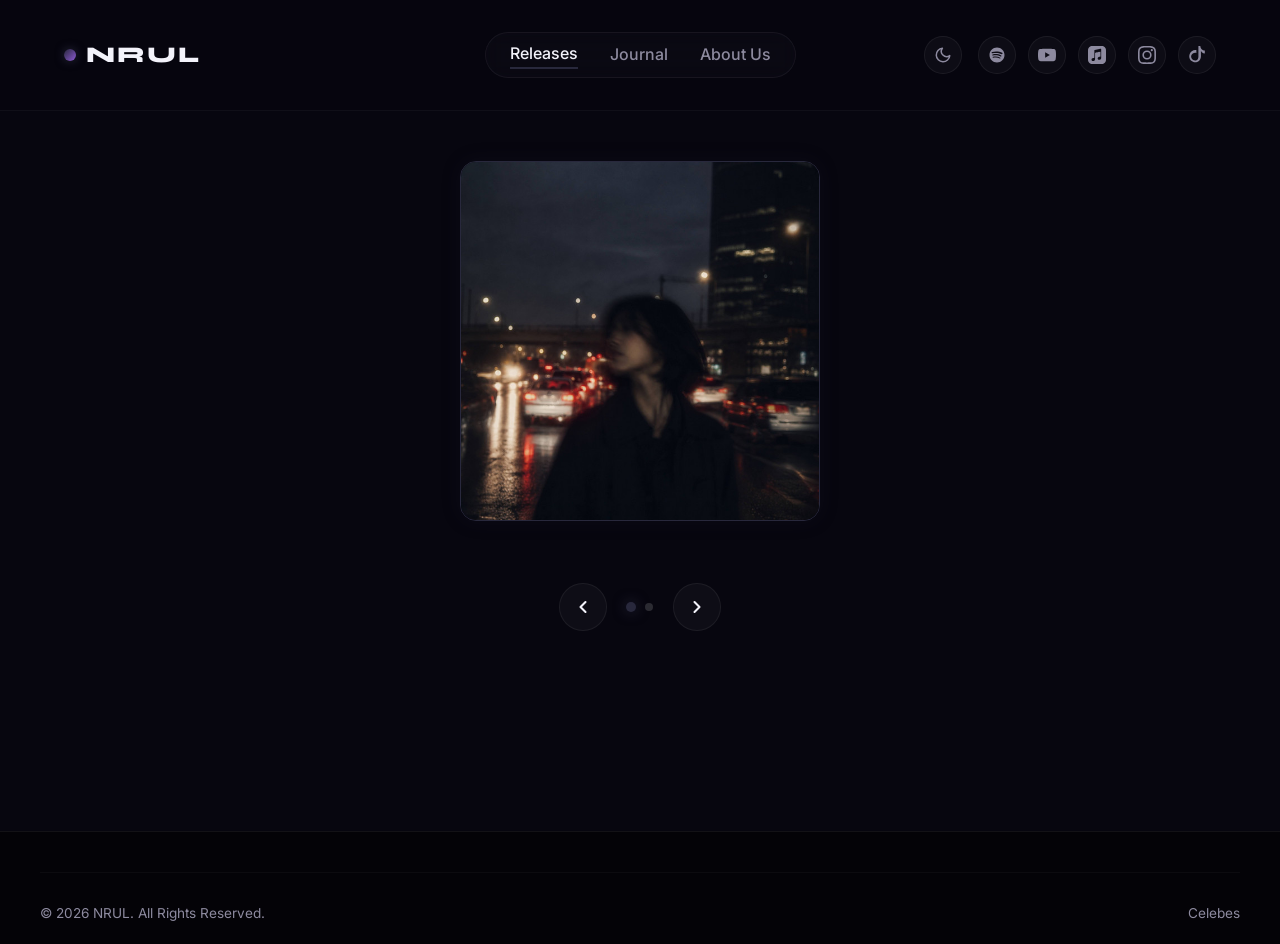
==== commit 5d694b81: "Updated content via local Aura CMS" ====
--- a/index.html
+++ b/index.html
@@ -55,8 +55,11 @@
                 <a href="https://open.spotify.com/intl-id/artist/2A5wADwZOFZSSOECDQprEX" target="_blank" rel="noopener" class="header-social-link dsp-spotify" title="Spotify">
                     <svg viewBox="0 0 24 24"><path d="M12 2C6.477 2 2 6.477 2 12s4.477 10 10 10 10-4.477 10-10S17.523 2 12 2zm4.586 14.424c-.18.295-.563.387-.857.207-2.377-1.454-5.37-1.783-8.892-1.007-.336.074-.67-.142-.744-.48-.074-.336.143-.67.48-.744 3.844-.88 7.143-.51 9.806 1.12.294.18.387.563.207.857zm1.225-2.72c-.226.367-.707.487-1.074.26-2.72-1.672-6.87-2.157-10.08-1.182-.413.125-.85-.107-.975-.52-.125-.413.107-.85.52-.975 3.66-1.11 8.224-.563 11.35 1.36.366.226.486.707.26 1.074zm.106-2.833C14.992 8.98 9.333 8.794 6.05 9.79c-.506.153-1.04-.137-1.193-.646-.152-.507.137-1.04.646-1.193 3.76-1.143 10.007-.93 13.43 1.103.456.27.604.862.333 1.32-.27.455-.86.604-1.32.332z"/></svg>
                 </a>
-                <a href="https://x.com" target="_blank" rel="noopener" class="header-social-link dsp-x" title="X">
-                    <svg viewBox="0 0 24 24"><path d="M18.244 2.25h3.308l-7.227 8.26 8.502 11.24H16.17l-5.214-6.817L4.99 21.75H1.68l7.73-8.835L1.254 2.25H8.08l4.713 6.231zm-1.161 17.52h1.833L7.084 4.126H5.117z"/></svg>
+                <a href="https://www.youtube.com/@nrul-music" target="_blank" rel="noopener" class="header-social-link dsp-youtube" title="YouTube">
+                    <svg viewBox="0 0 24 24"><path d="M23.498 6.163a3.003 3.003 0 0 0-2.11-2.11C19.517 3.545 12 3.545 12 3.545s-7.517 0-9.388.508a3.003 3.003 0 0 0-2.11 2.11C0 8.033 0 12 0 12s0 3.967.502 5.837a3.003 3.003 0 0 0 2.11 2.11c1.871.508 9.388.508 9.388.508s7.517 0 9.388-.508a3.003 3.003 0 0 0 2.11-2.11C24 15.967 24 12 24 12s0-3.967-.502-5.837zM9.545 15.568V8.432L15.818 12l-6.273 3.568z"/></svg>
+                </a>
+                <a href="https://music.apple.com/us/artist/nrul/6782496907" target="_blank" rel="noopener" class="header-social-link dsp-apple" title="Apple Music">
+                    <svg viewBox="0 0 16 16"><path fill-rule="evenodd" d="m10.995 0 .573.001q.241 0 .483.007c.35.01.705.03 1.051.093.352.063.68.166.999.329a3.36 3.36 0 0 1 1.47 1.468c.162.32.265.648.328 1 .063.347.084.7.093 1.051q.007.241.007.483l.001.573v5.99l-.001.573q0 .241-.008.483c-.01.35-.03.704-.092 1.05a3.5 3.5 0 0 1-.33 1 3.36 3.36 0 0 1-1.468 1.468 3.5 3.5 0 0 1-1 .33 7 7 0 0 1-1.05.092q-.241.007-.483.008l-.573.001h-5.99l-.573-.001q-.241 0-.483-.008a7 7 0 0 1-1.052-.092 3.6 3.6 0 0 1-.998-.33 3.36 3.36 0 0 1-1.47-1.468 3.6 3.6 0 0 1-.328-1 7 7 0 0 1-.093-1.05Q.002 11.81 0 11.568V5.005l.001-.573q0-.241.007-.483c.01-.35.03-.704.093-1.05a3.6 3.6 0 0 1 .329-1A3.36 3.36 0 0 1 1.9.431 3.5 3.5 0 0 1 2.896.1 7 7 0 0 1 3.95.008Q4.19.002 4.432 0h.573zm-.107 2.518-4.756.959H6.13a.66.66 0 0 0-.296.133.5.5 0 0 0-.16.31c-.004.027-.01.08-.01.16v5.952c0 .14-.012.275-.106.39-.095.115-.21.15-.347.177l-.31.063c-.393.08-.65.133-.881.223a1.4 1.4 0 0 0-.519.333 1.25 1.25 0 0 0-.332.995c.031.297.166.582.395.792.156.142.35.25.578.296.236.047.49.031.858-.043.196-.04.38-.102.555-.205a1.4 1.4 0 0 0 .438-.405 1.5 1.5 0 0 0 .233-.55c.042-.202.052-.386.052-.588V6.347c0-.276.08-.35.302-.404.024-.005 3.954-.797 4.138-.833.257-.049.378.025.378.294v3.524c0 .14-.001.28-.096.396-.094.115-.211.15-.348.178l-.31.062c-.393.08-.649.133-.88.223a1.4 1.4 0 0 0-.52.334 1.26 1.26 0 0 0-.34.994c.03.297.174.582.404.792a1.2 1.2 0 0 0 .577.294c.237.048.49.03.858-.044.197-.04.381-.098.556-.202a1.4 1.4 0 0 0 .438-.405q.173-.252.233-.549a2.7 2.7 0 0 0 .044-.589V2.865c0-.273-.143-.443-.4-.42-.04.003-.383.064-.424.073"/></svg>
                 </a>
                 <a href="https://www.instagram.com/nrul.music" target="_blank" rel="noopener" class="header-social-link dsp-instagram" title="Instagram">
                     <svg viewBox="0 0 24 24"><path d="M12 2.163c3.204 0 3.584.012 4.85.07 3.252.148 4.771 1.691 4.919 4.919.058 1.265.069 1.645.069 4.849 0 3.205-.012 3.584-.069 4.849-.149 3.225-1.664 4.771-4.919 4.919-1.266.058-1.644.07-4.85.07-3.204 0-3.584-.012-4.849-.07-3.26-.149-4.771-1.699-4.919-4.92-.058-1.265-.07-1.644-.07-4.849 0-3.204.013-3.583.07-4.849.149-3.227 1.664-4.771 4.919-4.919 1.266-.057 1.645-.069 4.849-.069zM12 0C8.741 0 8.333.014 7.053.072 2.695.272.273 2.69.073 7.051.014 8.333 0 8.741 0 12c0 3.259.014 3.668.072 4.948.2 4.358 2.618 6.78 6.98 6.98 1.281.058 1.689.072 4.948.072 3.259 0 3.668-.014 4.948-.072 4.354-.2 6.782-2.618 6.979-6.98.059-1.28.073-1.689.073-4.948 0-3.259-.014-3.667-.072-4.947-.196-4.354-2.617-6.78-6.979-6.98C15.668.014 15.259 0 12 0zm0 5.838a6.162 6.162 0 1 0 0 12.324 6.162 6.162 0 0 0 0-12.324zM12 16a4 4 0 1 1 0-8 4 4 0 0 1 0 8zm6.406-11.845a1.44 1.44 0 1 0 0 2.881 1.44 1.44 0 0 0 0-2.881z"/></svg>
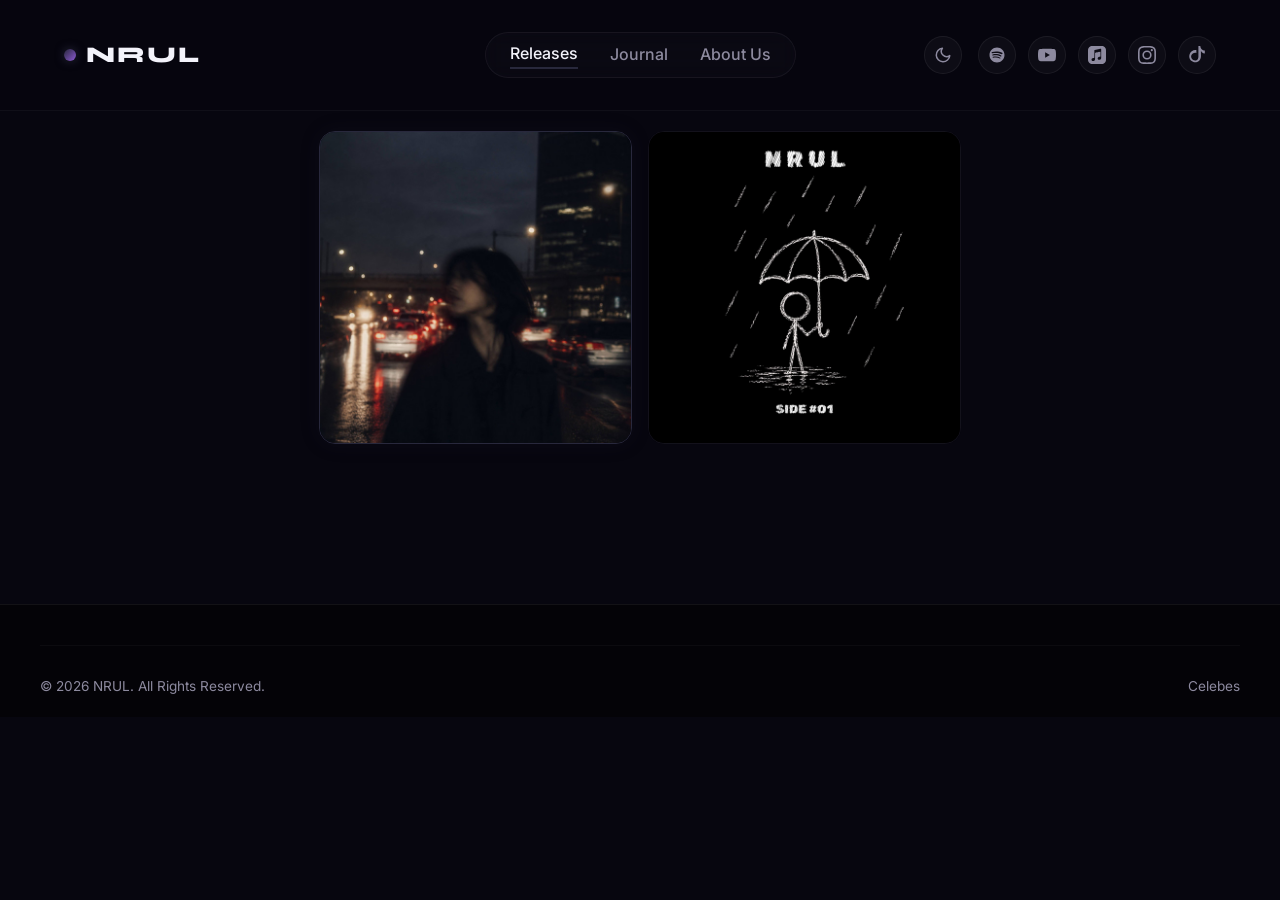
==== commit 42a8f5fa: "Updated content via local Aura CMS" ====
--- a/index.html
+++ b/index.html
@@ -73,7 +73,7 @@
 
     <!-- Main Grid Content -->
     <main class="gallery-container-grid">
-        <div class="track-grid gallery-grid layout-slider">
+        <div class="track-grid gallery-grid layout-full-grid">
             
                 <div class="track-card glass-card active-track" data-index="0" id="track-0">
                     <div class="track-card-art">
@@ -111,7 +111,7 @@
                 </div>
         </div>
         
-        <div class="slider-controls-wrapper layout-slider-controls" style="margin-bottom: 40px;">
+        <div class="slider-controls-wrapper layout-full-grid-controls" style="margin-bottom: 40px;">
             <button class="slider-control-btn btn-prev-slide" aria-label="Previous Release">
                 <svg width="24" height="24" viewBox="0 0 24 24" fill="none" stroke="currentColor" stroke-width="2.5" stroke-linecap="round" stroke-linejoin="round"><polyline points="15 18 9 12 15 6"></polyline></svg>
             </button>
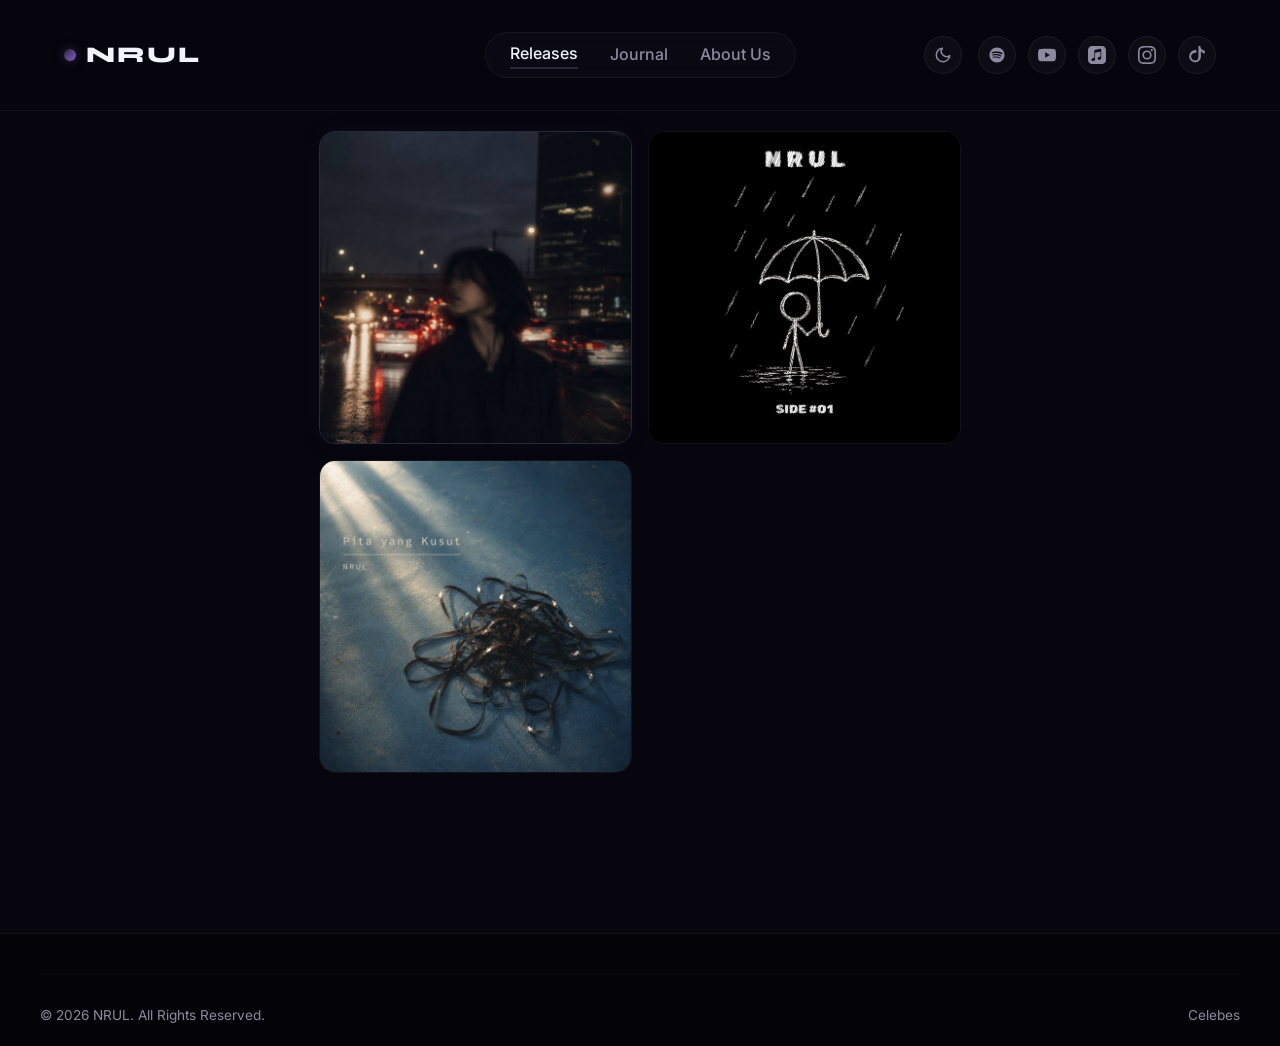
==== commit f9001302: "Updated content via local Aura CMS" ====
--- a/index.html
+++ b/index.html
@@ -109,6 +109,23 @@
                         <span class="track-card-date" style="font-size:0.75rem; color:var(--color-text-muted); margin-top:2px;">Released: 2026-07-12</span>
                     </div>
                 </div>
+                <div class="track-card glass-card " data-index="2" id="track-2">
+                    <div class="track-card-art">
+                        <img src="/assets/cover_1786683018166.jpg" alt="Pita yang Kusut Cover">
+                        <div class="track-card-hover">
+                            <svg width="24" height="24" viewBox="0 0 24 24" fill="currentColor"><polygon points="8 5 19 12 8 19 8 5"></polygon></svg>
+                        </div>
+                    </div>
+                    <div class="track-card-body">
+                        <div class="track-card-meta">
+                            <span class="track-num">03</span>
+                            <span class="track-badge badge-synth">POP</span>
+                        </div>
+                        <h4 class="track-card-title">Pita yang Kusut</h4>
+                        <p class="track-card-desc">NRUL</p>
+                        <span class="track-card-date" style="font-size:0.75rem; color:var(--color-text-muted); margin-top:2px;">Released: 2026-07-31</span>
+                    </div>
+                </div>
         </div>
         
         <div class="slider-controls-wrapper layout-full-grid-controls" style="margin-bottom: 40px;">
@@ -256,7 +273,7 @@
     <!-- Data Injection for app.js -->
     <script>
         // Track list injected dynamically by the site builder compilation
-        const trackList = [{"title":"Kalah Dari Yang Tiada","artist":"NRUL","url":"assets/preview_1781474922562_k7r9n.mp3","cover":"assets/cover_1781474906801.jpg","genre":"LO-FI","badgeClass":"badge-lofi","category":"Single","releaseDate":"2026-05-23","songs":[{"title":"Kalah Dari Yang Tiada","artist":"NRUL","url":"assets/preview_1781474922562_k7r9n.mp3","sourceUrl":"https://www.youtube.com/watch?v=en6iY7oEKAY","trimStart":"00:00","trimEnd":"01:00"}],"spotify":"https://open.spotify.com/album/0W6jOgUNWF7nbXW4MR6q8o","youtube":"https://music.youtube.com/watch?v=en6iY7oEKAY","apple":"","theme":{"accent1":"#8a2be2","accent2":"#ff007f","glow1":"rgba(138, 43, 226, 0.15)","glow2":"rgba(255, 0, 127, 0.15)"}},{"title":"SIDE #01","artist":"NRUL","url":"assets/preview_1783920068262_ipm5f.mp3","cover":"assets/cover_1783920056092.jpg","genre":"POP","badgeClass":"badge-synth","category":"Album","releaseDate":"2026-07-12","songs":[{"title":"Band-Aid","artist":"NRUL","url":"assets/preview_1783920068262_ipm5f.mp3","sourceUrl":"https://www.youtube.com/watch?v=s7LnpqetHZE","trimStart":"00:00","trimEnd":"00:30"},{"title":"It's You","artist":"NRUL","url":"assets/preview_1783920069281_zevye.mp3","sourceUrl":"https://www.youtube.com/watch?v=MM0sckhUlN0","trimStart":"00:00","trimEnd":"00:30"},{"title":"Cloud","artist":"NRUL","url":"assets/preview_1783920160790_nvrqm.mp3","sourceUrl":"https://www.youtube.com/watch?v=pzM-ZQ3Y_hs","trimStart":"00:00","trimEnd":"00:30"},{"title":"You Remember Me Wrong","artist":"NRUL","url":"assets/preview_1783920108066_662j4.mp3","sourceUrl":"https://www.youtube.com/watch?v=jHMszLpdjoo","trimStart":"00:00","trimEnd":"00:30"},{"title":"Linger","artist":"NRUL","url":"assets/preview_1783920183230_qp52o.mp3","sourceUrl":"https://www.youtube.com/watch?v=pIr4ddnCxMg","trimStart":"00:00","trimEnd":"00:30"},{"title":"Paper Sun","artist":"NRUL","url":"assets/preview_1783920186637_ft8wr.mp3","sourceUrl":"https://www.youtube.com/watch?v=9hSt-XJDcQM","trimStart":"00:00","trimEnd":"00:30"},{"title":"Hangin' Round","artist":"NRUL","url":"assets/preview_1783920210041_c6jy6.mp3","sourceUrl":"https://www.youtube.com/watch?v=uHruVYeAikI","trimStart":"00:00","trimEnd":"00:30"},{"title":"Cardboard Crown","artist":"NRUL","url":"assets/preview_1783920217830_luy7g.mp3","sourceUrl":"https://www.youtube.com/watch?v=hBWQRn7s-Q8","trimStart":"00:00","trimEnd":"00:30"},{"title":"What Remains","artist":"NRUL","url":"assets/preview_1783920125810_d9cis.mp3","sourceUrl":"https://www.youtube.com/watch?v=jUJ5WqKSrtM","trimStart":"00:00","trimEnd":"00:30"},{"title":"Faultline","artist":"NRUL","url":"assets/preview_1783920126079_o7jxn.mp3","sourceUrl":"https://www.youtube.com/watch?v=fhx-0AovcOQ","trimStart":"00:00","trimEnd":"00:30"}],"spotify":"https://open.spotify.com/album/4iJMnwGffPoF559QEGidFE","youtube":"https://www.youtube.com/watch?v=s7LnpqetHZE&list=OLAK5uy_nA3Qu1vxn2mAAu-r7piTE-hkVEK480Z_o","apple":"https://music.apple.com/us/album/side-01/6789966679","theme":{"accent1":"#8a2be2","accent2":"#ff007f","glow1":"rgba(138, 43, 226, 0.15)","glow2":"rgba(255, 0, 127, 0.15)"}}];
+        const trackList = [{"title":"Kalah Dari Yang Tiada","artist":"NRUL","url":"assets/preview_1781474922562_k7r9n.mp3","cover":"assets/cover_1781474906801.jpg","genre":"LO-FI","badgeClass":"badge-lofi","category":"Single","releaseDate":"2026-05-23","songs":[{"title":"Kalah Dari Yang Tiada","artist":"NRUL","url":"assets/preview_1781474922562_k7r9n.mp3","sourceUrl":"https://www.youtube.com/watch?v=en6iY7oEKAY","trimStart":"00:00","trimEnd":"01:00"}],"spotify":"https://open.spotify.com/album/0W6jOgUNWF7nbXW4MR6q8o","youtube":"https://music.youtube.com/watch?v=en6iY7oEKAY","apple":"","theme":{"accent1":"#8a2be2","accent2":"#ff007f","glow1":"rgba(138, 43, 226, 0.15)","glow2":"rgba(255, 0, 127, 0.15)"}},{"title":"SIDE #01","artist":"NRUL","url":"assets/preview_1783920068262_ipm5f.mp3","cover":"assets/cover_1783920056092.jpg","genre":"POP","badgeClass":"badge-synth","category":"Album","releaseDate":"2026-07-12","songs":[{"title":"Band-Aid","artist":"NRUL","url":"assets/preview_1783920068262_ipm5f.mp3","sourceUrl":"https://www.youtube.com/watch?v=s7LnpqetHZE","trimStart":"00:00","trimEnd":"00:30"},{"title":"It's You","artist":"NRUL","url":"assets/preview_1783920069281_zevye.mp3","sourceUrl":"https://www.youtube.com/watch?v=MM0sckhUlN0","trimStart":"00:00","trimEnd":"00:30"},{"title":"Cloud","artist":"NRUL","url":"assets/preview_1783920160790_nvrqm.mp3","sourceUrl":"https://www.youtube.com/watch?v=pzM-ZQ3Y_hs","trimStart":"00:00","trimEnd":"00:30"},{"title":"You Remember Me Wrong","artist":"NRUL","url":"assets/preview_1783920108066_662j4.mp3","sourceUrl":"https://www.youtube.com/watch?v=jHMszLpdjoo","trimStart":"00:00","trimEnd":"00:30"},{"title":"Linger","artist":"NRUL","url":"assets/preview_1783920183230_qp52o.mp3","sourceUrl":"https://www.youtube.com/watch?v=pIr4ddnCxMg","trimStart":"00:00","trimEnd":"00:30"},{"title":"Paper Sun","artist":"NRUL","url":"assets/preview_1783920186637_ft8wr.mp3","sourceUrl":"https://www.youtube.com/watch?v=9hSt-XJDcQM","trimStart":"00:00","trimEnd":"00:30"},{"title":"Hangin' Round","artist":"NRUL","url":"assets/preview_1783920210041_c6jy6.mp3","sourceUrl":"https://www.youtube.com/watch?v=uHruVYeAikI","trimStart":"00:00","trimEnd":"00:30"},{"title":"Cardboard Crown","artist":"NRUL","url":"assets/preview_1783920217830_luy7g.mp3","sourceUrl":"https://www.youtube.com/watch?v=hBWQRn7s-Q8","trimStart":"00:00","trimEnd":"00:30"},{"title":"What Remains","artist":"NRUL","url":"assets/preview_1783920125810_d9cis.mp3","sourceUrl":"https://www.youtube.com/watch?v=jUJ5WqKSrtM","trimStart":"00:00","trimEnd":"00:30"},{"title":"Faultline","artist":"NRUL","url":"assets/preview_1783920126079_o7jxn.mp3","sourceUrl":"https://www.youtube.com/watch?v=fhx-0AovcOQ","trimStart":"00:00","trimEnd":"00:30"}],"spotify":"https://open.spotify.com/album/4iJMnwGffPoF559QEGidFE","youtube":"https://www.youtube.com/watch?v=s7LnpqetHZE&list=OLAK5uy_nA3Qu1vxn2mAAu-r7piTE-hkVEK480Z_o","apple":"https://music.apple.com/us/album/side-01/6789966679","theme":{"accent1":"#8a2be2","accent2":"#ff007f","glow1":"rgba(138, 43, 226, 0.15)","glow2":"rgba(255, 0, 127, 0.15)"}},{"title":"Pita yang Kusut","artist":"NRUL","url":"assets/preview_1786683156429_jvq8k.mp3","cover":"assets/cover_1786683018166.jpg","genre":"POP","badgeClass":"badge-synth","category":"Single","releaseDate":"2026-07-31","songs":[{"title":"Pita yang Kusut","artist":"NRUL","url":"assets/preview_1786683156429_jvq8k.mp3","sourceUrl":"https://www.youtube.com/watch?v=_IrPoO2zCD8","trimStart":"00:40","trimEnd":"01:28"}],"spotify":"https://open.spotify.com/track/5YYuOm9VbR0janokS4Sxti","youtube":"https://music.youtube.com/watch?v=_IrPoO2zCD8","apple":"","theme":{"accent1":"#8a2be2","accent2":"#ff007f","glow1":"rgba(138, 43, 226, 0.15)","glow2":"rgba(255, 0, 127, 0.15)"}}];
     </script>
  
     <!-- Main JavaScript Logic -->
